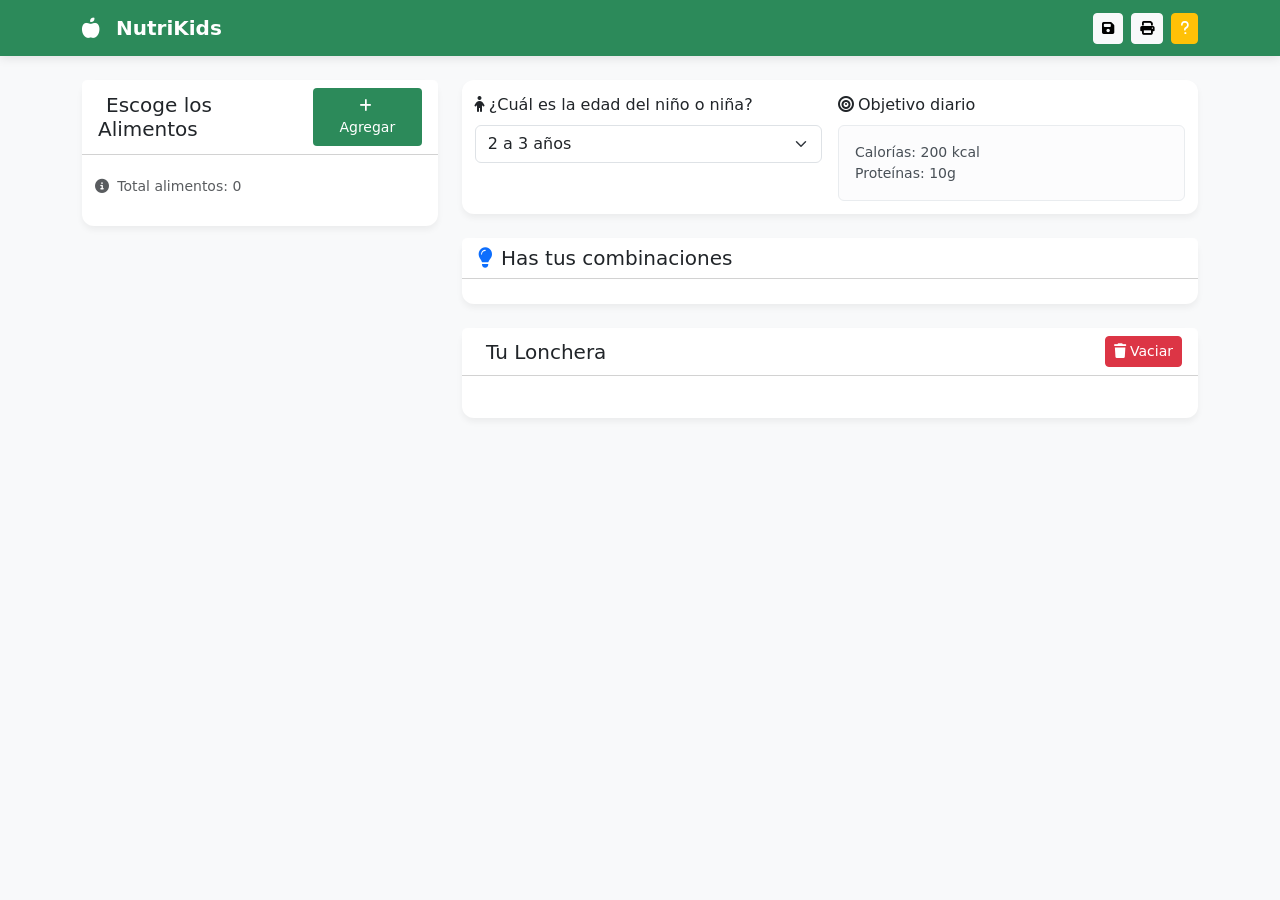
==== index.html @ 185d5878 "Se sube el proyecto" ====
<!DOCTYPE html>
<html lang="es">

<head>
    <meta charset="UTF-8">
    <meta name="viewport" content="width=device-width, initial-scale=1.0">
    <title>NutriKids - Loncheras Saludables</title>
    <link rel="stylesheet" href="https://cdn.jsdelivr.net/npm/bootstrap@5.3.0/dist/css/bootstrap.min.css">
    <link rel="stylesheet" href="https://cdnjs.cloudflare.com/ajax/libs/font-awesome/6.4.0/css/all.min.css">
    <style>
        :root {
            --primary-color: #2c8a5a;
            --secondary-color: #f5a623;
            --background-color: #f8f9fa;
            --text-color: #2d3748;
        }

        body {
            background-color: var(--background-color);
            color: var(--text-color);
            font-family: 'Segoe UI', system-ui, sans-serif;
        }

        .navbar {
            background: var(--primary-color) !important;
            box-shadow: 0 2px 10px rgba(0, 0, 0, 0.1);
        }

        .navbar-brand {
            color: white !important;
            font-weight: 600;
        }

        .card {
            border: none;
            border-radius: 12px;
            box-shadow: 0 4px 6px rgba(0, 0, 0, 0.05);
            transition: transform 0.2s;
        }

        .card:hover {
            transform: translateY(-3px);
        }

        .badge-nutricion {
            font-size: 0.8rem;
            padding: 0.4em 0.6em;
        }

        .food-card {
            cursor: pointer;
            border: 1px solid rgba(0, 0, 0, 0.05);
        }

        .progress {
            height: 8px;
            border-radius: 4px;
        }

        .btn-primary {
            background-color: var(--primary-color);
            border: none;
            padding: 0.5rem 1.2rem;
        }

        .btn-primary:hover {
            background-color: #23734a;
        }

        .food-card img {
            height: 120px;
            object-fit: cover;
            border-radius: 12px 12px 0 0;
        }

        .card-body {
            padding: 0.8rem;
        }

        .card-img-top {
            border-bottom: 1px solid rgba(0, 0, 0, 0.1);
        }

        @media (max-width: 768px) {
            .sidebar {
                margin-bottom: 1.5rem;
            }
        }

    
    </style>
</head>

<body>
    <nav class="navbar navbar-expand-lg navbar-dark">
        <div class="container">
            <a class="navbar-brand" href="#">
                <i class="fas fa-apple-alt me-3"></i>NutriKids
            </a>
            <div class="d-flex align-items-center">
                <button class="btn btn-sm btn-light me-2" onclick="guardarProgreso()">
                    <i class="fas fa-save"></i>
                </button>
                <button class="btn btn-sm btn-light me-2" onclick="imprimirLonchera()">
                    <i class="fas fa-print"></i>
                </button>

                <button class="btn btn-sm btn-warning" onclick="masinformacion()">
                    <i class="fas fa-question" style="color: white;"></i>
                </button>
            </div>
        </div>
    </nav>



    <div class="modal fade" id="infoModal" tabindex="-1" aria-hidden="true">
        <div class="modal-dialog">
            <div class="modal-content">
                <div class="modal-header">
                    <h5 class="modal-title">Más Información</h5>
                    <button type="button" class="btn-close" data-bs-dismiss="modal"></button>
                </div>
                <div class="modal-body text-center">
                    <div class="row">
                        <div class="col-6">
                            <div class="card btn-primary text-white" onclick="abrirEnlace('https://clinicasanfelipe.com/blog/loncheras-escolares-saludables')">
                                <div class="card-body">
                                    <h5 class="card-title">¿QUÉ SON LONCHERAS SALUDABLES?</h5>
                                 
                                </div>
                            </div>
                        </div>
                        <div class="col-6">
                            <div class="card btn-primary text-white" onclick="abrirEnlace('https://drive.google.com/file/d/121EErmo3-sWibf3kNE5gGaMeDnLycPiO/view')">
                                <div class="card-body">
                                    <h5 class="card-title">¿CUÁNTAS CALORÍAS DEBEN TENER?</h5>
                                </div>
                            </div>
                        </div>
                    </div>
                </div>
            </div>
        </div>
    </div>

    <div class="container py-4">
        <div class="row">
            <!-- Nevera Virtual -->
            <aside class="col-lg-4 sidebar">
                <div class="card mb-4">
                    <div class="card-header d-flex justify-content-between align-items-center bg-white">
                        <h5 class="m-0">
                            <i class="fas fa-refrigerator me-2 text-primary"></i>Escoge los Alimentos
                        </h5>
                        <button class="btn btn-sm btn-primary" onclick="mostrarModal()">
                            <i class="fas fa-plus me-1"></i>Agregar
                        </button>
                    </div>
                    <div class="card-body">
                        <div id="alimentos-disponibles" class="row g-2"></div>
                        <p class="text-muted mt-3 small">
                            <i class="fas fa-info-circle me-1"></i>
                            Total alimentos: <span id="contador-alimentos">0</span>
                        </p>
                    </div>
                </div>
                 <!--
                <div class="card">
                    <div class="card-header bg-white">
                        <h5 class="m-0">
                            <i class="fas fa-chart-pie me-2 text-primary"></i>Estadísticas
                        </h5>
                    </div>
                    <div class="card-body">
                        <div class="mb-3">
                            <label class="form-label small">Categorías en nevera:</label>
                            <div id="categorias-chart"></div>
                        </div>
                        <div class="mt-3">
                            <label class="form-label small">Balance nutricional:</label>
                            <div class="progress mb-2">
                                <div class="progress-bar bg-success" id="progreso-frutas"></div>
                            </div>
                            <div class="progress mb-2">
                                <div class="progress-bar bg-primary" id="progreso-proteinas"></div>
                            </div>
                            <div class="progress">
                                <div class="progress-bar bg-warning" id="progreso-cereales"></div>
                            </div>
                        </div>
                    </div>
                </div> -->

               
            </aside>

            <!-- Contenido Principal -->
            <main class="col-lg-8">
                <div class="card mb-4">
                    <div class="card-body">
                        <div class="row g-3">
                            <div class="col-md-6">
                                <label class="form-label">
                                    <i class="fas fa-child me-1"></i>¿Cuál es la edad del niño o niña?
                                </label>
                                <select id="edad" class="form-select" onchange="actualizarRecomendaciones()">
                                    <option value="2-3">2 a 3 años</option>
                                    <option value="4-8">4 a 8 años</option>
                                    <option value="9-13">9 a 13 años</option>
                                </select>
                            </div>
                            <div class="col-md-6">
                                <label class="form-label">
                                    <i class="fas fa-bullseye me-1"></i>Objetivo diario
                                </label>
                                <div class="alert alert-light small m-0">
                                    Calorías: <span id="meta-calorias">200</span> kcal
                                    <br>Proteínas: <span id="meta-proteinas">10</span>g
                                </div>
                            </div>
                        </div>
                    </div>
                </div>

                <div class="card mb-4">
                    <div class="card-header bg-white">
                        <h5 class="m-0">
                            <i class="fas fa-lightbulb me-2 text-primary"></i>Has tus combinaciones
                        </h5>
                    </div>
                    <div class="card-body">
                        <div class="row g-2" id="lista-recomendaciones"></div>
                    </div>
                </div>

                <div class="card">
                    <div class="card-header bg-white d-flex justify-content-between align-items-center">
                        <h5 class="m-0">
                            <i class="fas fa-lunchbox me-2 text-primary"></i>Tu Lonchera
                        </h5>
                        <button class="btn btn-sm btn-danger" onclick="vaciarLonchera()">
                            <i class="fas fa-trash me-1"></i>Vaciar
                        </button>
                    </div>
                    <div class="card-body">
                        <div id="resumen-nutricional" class="mb-4"></div>
                        <div class="row g-2" id="lonchera"></div>
                    </div>
                </div>
            </main>
        </div>
    </div>

    <!-- Modal -->
    <div class="modal fade" id="modalNevera">
        <div class="modal-dialog modal-lg">
            <div class="modal-content">
                <div class="modal-header">
                    <h5 class="modal-title">
                        <i class="fas fa-search me-2"></i>Buscar alimentos
                    </h5>
                    <button type="button" class="btn-close" data-bs-dismiss="modal"></button>
                </div>
                <div class="modal-body">
                    <div class="input-group mb-3">
                        <span class="input-group-text">
                            <i class="fas fa-search"></i>
                        </span>
                        <input type="text" class="form-control" placeholder="Buscar por nombre o categoría..."
                            id="buscarAlimento" onkeyup="filtrarAlimentos(this.value)">
                    </div>
                    <div class="row g-2" id="lista-alimentos-modal"></div>
                </div>
            </div>
        </div>
    </div>

    <!-- Modal de Confirmación -->
    <div class="modal fade" id="confirmacionModal" tabindex="-1">
        <div class="modal-dialog">
            <div class="modal-content">
                <div class="modal-header">
                    <h5 class="modal-title">¿Estás seguro?</h5>
                    <button type="button" class="btn-close" data-bs-dismiss="modal"></button>
                </div>
                <div class="modal-body">
                    <p id="confirmacionMensaje"></p>
                </div>
                <div class="modal-footer">
                    <button type="button" class="btn btn-secondary" data-bs-dismiss="modal">Cancelar</button>
                    <button type="button" class="btn btn-danger" id="confirmarAccion">Sí, estoy seguro</button>
                </div>
            </div>
        </div>
    </div>

    <script>
        const alimentos = {
            "2-3": [
                {
                    nombre: "Arepa pequeña",
                    categoria: "Cereal",
                    calorias: 150,
                    proteinas: 3,
                    imagen: "assets/img/arepa.jpeg" // https://www.example.com/arepa.jpg
                },
                {
                    nombre: "Lulo pequeño",
                    categoria: "Fruta",
                    calorias: 40,
                    proteinas: 0.8,
                    imagen: "assets/img/lulo.jpg" // https://www.example.com/lulo.jpg
                },
                {
                    nombre: "Mango biche",
                    categoria: "Fruta",
                    calorias: 60,
                    proteinas: 0.5,
                    imagen: "assets/img/mango-biche.jpeg" // https://www.example.com/mango-biche.jpg
                },
                {
                    nombre: "Quesito antioqueño",
                    categoria: "Lácteo",
                    calorias: 80,
                    proteinas: 5,
                    imagen: "assets/img/quesito-antioqueño.jpg" // https://www.example.com/quesito.jpg
                }
            ],
            "4-8": [
                {
                    nombre: "Huevo cocido",
                    categoria: "Proteína",
                    calorias: 85,
                    proteinas: 6,
                    imagen: "assets/img/huevo.jpeg" // https://www.example.com/huevo.jpg
                },
                {
                    nombre: "Pandebono",
                    categoria: "Cereal",
                    calorias: 200,
                    proteinas: 5,
                    imagen: "assets/img/pandebono.jpg" // https://www.example.com/pandebono.jpg
                },
                {
                    nombre: "Chontaduro",
                    categoria: "Fruta",
                    calorias: 120,
                    proteinas: 2,
                    imagen: "assets/img/chontaduro.jpg" // https://www.example.com/chontaduro.jpg
                },
                {
                    nombre: "Bocadillo veleño",
                    categoria: "Fruta",
                    calorias: 100,
                    proteinas: 0.5,
                    imagen: "assets/img/bocadillo.jpg" // https://www.example.com/bocadillo.jpg
                }
            ],
            "9-13": [
                {
                    nombre: "Empanada colombiana",
                    categoria: "Proteína",
                    calorias: 250,
                    proteinas: 8,
                    imagen: "assets/img/empanada.jpeg" // https://www.example.com/empanada.jpg
                },
                {
                    nombre: "Guayaba entera",
                    categoria: "Fruta",
                    calorias: 60,
                    proteinas: 1.2,
                    imagen: "assets/img/guayaba.jpg" // https://www.example.com/guayaba.jpg
                },
                {
                    nombre: "Patacón con hogao",
                    categoria: "Vegetal",
                    calorias: 180,
                    proteinas: 2,
                    imagen: "assets/img/patacon.jpg" // https://www.example.com/patacon.jpg
                },
                {
                    nombre: "Leche entera Colanta",
                    categoria: "Lácteo",
                    calorias: 150,
                    proteinas: 8,
                    imagen: "assets/img/colanta.png" // https://www.example.com/colanta.jpg
                }
            ],
            _comunes: [
                {
                    nombre: "Agua de panela",
                    categoria: "Bebida",
                    calorias: 80,
                    proteinas: 0.2,
                    imagen: "assets/img/aguapanela.jpg" // https://www.example.com/panela.jpg
                },
                {
                    nombre: "Yogur Alpina",
                    categoria: "Lácteo",
                    calorias: 120,
                    proteinas: 6,
                    imagen: "assets/img/yogourt.png" // https://www.example.com/yogur-alpina.jpg
                },
                {
                    nombre: "Jugo de maracuyá",
                    categoria: "Bebida",
                    calorias: 90,
                    proteinas: 0.3,
                    imagen: "assets/img/maracuya.jpg" // https://www.example.com/maracuya.jpg
                },
                {
                    nombre: "Aguacate",
                    categoria: "Fruta",
                    calorias: 160,
                    proteinas: 2,
                    imagen: "assets/img/aguacate.jpg" // https://www.example.com/aguacate.jpg
                }
            ]
        };
        
        // Variables globales
        let nevera = [];
        let lonchera = [];

        // Funciones principales
        function getAlimentosCompletos(edad) {
            return [...alimentos[edad], ...alimentos._comunes];
        }

        function mostrarModal() {
            const edad = document.getElementById('edad').value;
            const alimentosCompletos = getAlimentosCompletos(edad);
            // En la función mostrarModal:
            const modalContent = alimentosCompletos.map(alimento => `
    <div class="col-6 mb-2">
        <div class="card food-card" onclick="agregarNevera('${alimento.nombre}')">
            <img src="${alimento.imagen}" class="card-img-top" alt="${alimento.nombre}">
            <div class="card-body">
                <h6>${alimento.nombre}</h6>
                <small class="text-muted">${alimento.categoria}</small>
            </div>
        </div>
    </div>
`).join('');
            document.getElementById('lista-alimentos-modal').innerHTML = modalContent;
            new bootstrap.Modal(document.getElementById('modalNevera')).show();
        }

        function agregarNevera(nombre) {
            if (!nevera.includes(nombre)) {
                nevera.push(nombre);
                actualizarNevera();
                actualizarRecomendaciones();
            }
        }

        function actualizarNevera() {
            const inventario = document.getElementById('alimentos-disponibles');
            inventario.innerHTML = nevera.map(item => `
        <div class="col-6 mb-2">
            <div class="card food-card">
                <div class="card-body p-2 d-flex justify-content-between">
                    <span>${item}</span>
                    <button class="btn btn-sm btn-danger" onclick="eliminarAlimento('${item}')">
                        <i class="fas fa-times"></i>
                    </button>
                </div>
            </div>
        </div>
    `).join('');
            actualizarEstadisticas();
        }



        function eliminarAlimento(nombre) {
            // Verificar si es el último alimento
            if (nevera.length === 1 && nevera[0] === nombre) {
                mostrarConfirmacion(
                    "¿Estás seguro de eliminar el último alimento de la nevera?",
                    () => {
                        nevera = nevera.filter(item => item !== nombre);
                        actualizarNevera();
                        actualizarRecomendaciones();
                    }
                );
            } else {
                nevera = nevera.filter(item => item !== nombre);
                actualizarNevera();
                actualizarRecomendaciones();
            }
        }

        function actualizarRecomendaciones() {
            const edad = document.getElementById('edad').value;
            const recomendacionesDiv = document.getElementById('lista-recomendaciones');
            const alimentosRecomendados = getAlimentosCompletos(edad).filter(alimento =>
                nevera.includes(alimento.nombre)
            );

            // Actualizar metas nutricionales
            const metas = {
                "2-3": { calorias: 200, proteinas: 5 },
                "4-8": { calorias: 280, proteinas: 8 },
                "9-13": { calorias: 320, proteinas: 10 }
            };
            document.getElementById('meta-calorias').textContent = metas[edad].calorias;
            document.getElementById('meta-proteinas').textContent = metas[edad].proteinas;

            recomendacionesDiv.innerHTML = alimentosRecomendados.map(alimento => `
        <div class="col-6 col-md-4 mb-2">
            <div class="card food-card h-100" onclick="agregarLonchera('${alimento.nombre}', ${alimento.calorias}, ${alimento.proteinas})">
                <div class="card-body">
                    <h6>${alimento.nombre}</h6>
                    <small class="text-muted">${alimento.categoria}</small>
                    <div class="mt-2">
                        <span class="badge bg-success">${alimento.calorias} kcal</span>
                        <span class="badge bg-primary">${alimento.proteinas}g prot</span>
                    </div>
                </div>
            </div>
        </div>
    `).join('');

            actualizarResumenNutricional();
        }

        function agregarLonchera(nombre, calorias, proteinas) {
            lonchera.push({ nombre, calorias, proteinas });
            actualizarLonchera();
        }

        function actualizarLonchera() {
            const loncheraDiv = document.getElementById('lonchera');
            loncheraDiv.innerHTML = lonchera.map((item, index) => `
        <div class="col-12 mb-2">
            <div class="card">
                <div class="card-body p-2 d-flex justify-content-between">
                    <div>
                        <span>${item.nombre}</span>
                        <small class="text-muted ms-2">${item.calorias} kcal</small>
                    </div>
                    <button class="btn btn-sm btn-danger" onclick="eliminarDeLonchera(${index})">
                        <i class="fas fa-times"></i>
                    </button>
                </div>
            </div>
        </div>
    `).join('');

            actualizarResumenNutricional();
        }

        function eliminarDeLonchera(index) {
            lonchera.splice(index, 1);
            actualizarLonchera();
        }

        function actualizarResumenNutricional() {
            const total = lonchera.reduce((acc, item) => ({
                calorias: acc.calorias + item.calorias,
                proteinas: acc.proteinas + item.proteinas
            }), { calorias: 0, proteinas: 0 });

            const edad = document.getElementById('edad').value;
            const metas = {
                "2-3": { calorias: 200, proteinas: 5 },
                "4-8": { calorias: 280, proteinas: 8 },
                "9-13": { calorias: 320, proteinas: 10 }
            };

            const resumen = document.getElementById('resumen-nutricional');
            resumen.innerHTML = `
        <div class="alert ${total.calorias > metas[edad].calorias ? 'alert-danger' : 'alert-success'}">
            Calorías: ${total.calorias}/${metas[edad].calorias} kcal
        </div>
        <div class="alert ${total.proteinas > metas[edad].proteinas ? 'alert-danger' : 'alert-info'}">
            Proteínas: ${total.proteinas}/${metas[edad].proteinas}g
        </div>
    `;
        }

        function vaciarLonchera() {
            // Verificar si hay elementos en la lonchera
            if (lonchera.length > 0) {
                mostrarConfirmacion(
                    "¿Estás seguro de vaciar la lonchera?",
                    () => {
                        lonchera = [];
                        actualizarLonchera();
                    }
                );
            }
        }

        function mostrarConfirmacion(mensaje, accionConfirmada) {
            // Mostrar el mensaje en el modal
            document.getElementById('confirmacionMensaje').textContent = mensaje;

            // Configurar el botón de confirmación
            const confirmarBtn = document.getElementById('confirmarAccion');
            confirmarBtn.onclick = () => {
                accionConfirmada(); // Ejecutar la acción confirmada
                bootstrap.Modal.getInstance(document.getElementById('confirmacionModal')).hide(); // Cerrar el modal
            };

            // Mostrar el modal
            const confirmacionModal = new bootstrap.Modal(document.getElementById('confirmacionModal'));
            confirmacionModal.show();
        }

        // Funciones adicionales
        function actualizarEstadisticas() {
            document.getElementById('contador-alimentos').textContent = nevera.length;
        }

        function guardarProgreso() {
            localStorage.setItem('nutrikids-nevera', JSON.stringify(nevera));
            localStorage.setItem('nutrikids-lonchera', JSON.stringify(lonchera));
        }

        function cargarProgreso() {
            // Cargar la nevera desde localStorage (opcional, si quieres mantener los alimentos disponibles)
            nevera = JSON.parse(localStorage.getItem('nutrikids-nevera')) || [];

            // Inicializar la lonchera como un arreglo vacío (sin productos)
            lonchera = [];

            // Actualizar la interfaz
            actualizarNevera();
            actualizarLonchera(); // Esto asegura que la lonchera se muestre vacía
            actualizarRecomendaciones();
        }

        function mostrarToast(mensaje, tipo = 'success') {
            const toast = document.createElement('div');
            toast.className = `toast align-items-center text-white bg-${tipo} border-0`;
            toast.innerHTML = `
        <div class="d-flex">
            <div class="toast-body">${mensaje}</div>
            <button type="button" class="btn-close btn-close-white me-2 m-auto" data-bs-dismiss="toast"></button>
        </div>`;
            document.body.appendChild(toast);
            new bootstrap.Toast(toast, { delay: 2000 }).show();
        }


        function masinformacion() {
            var myModal = new bootstrap.Modal(document.getElementById('infoModal'));
            myModal.show();
        }

        function abrirEnlace(url) {
            window.open(url, '_blank');
        }


    </script>

    <script src="https://cdn.jsdelivr.net/npm/bootstrap@5.3.0/dist/js/bootstrap.bundle.min.js"></script>
</body>

</html>
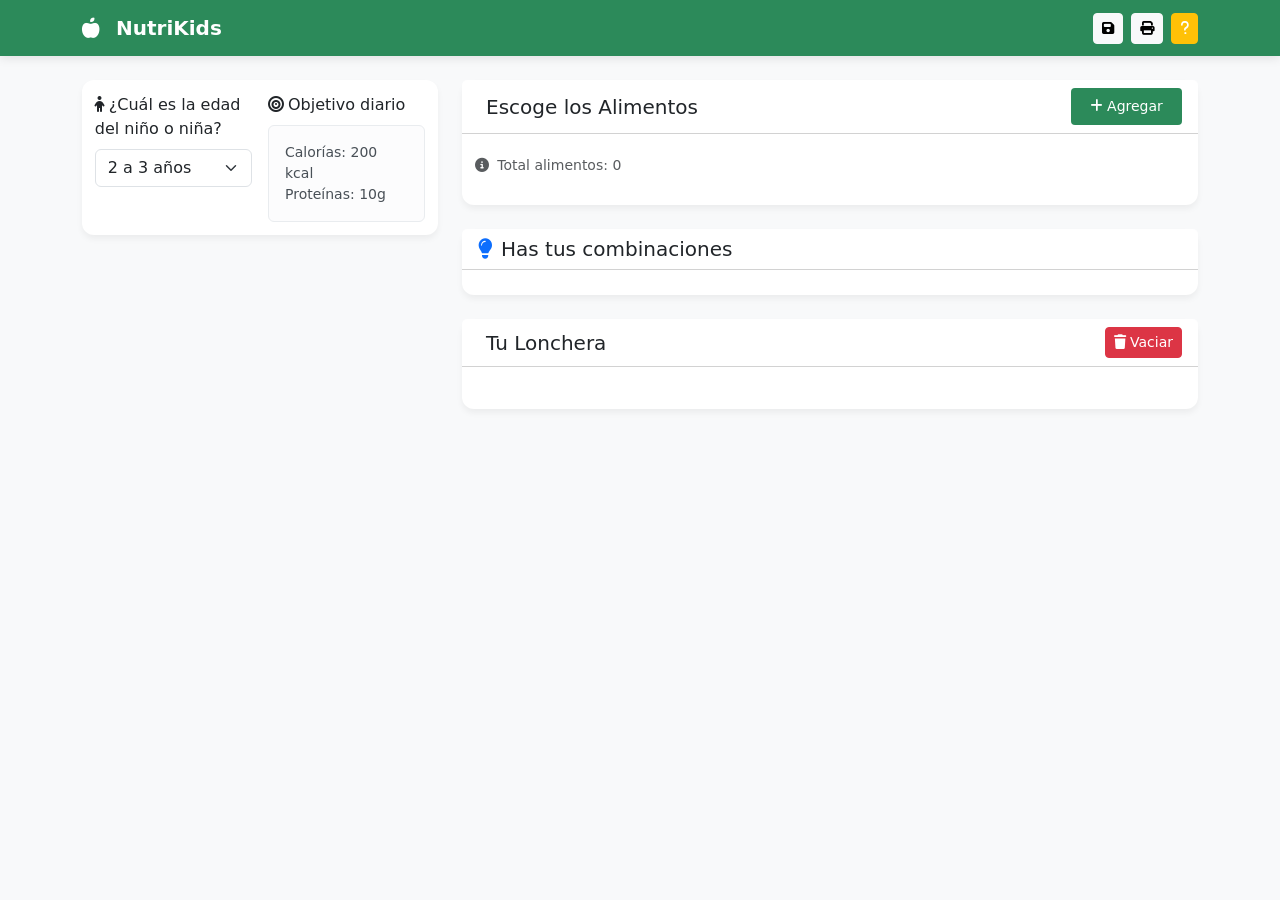
==== commit 2e22db75: "Add files via upload" ====
--- a/index.html
+++ b/index.html
@@ -1,664 +1,665 @@
-<!DOCTYPE html>
-<html lang="es">
-
-<head>
-    <meta charset="UTF-8">
-    <meta name="viewport" content="width=device-width, initial-scale=1.0">
-    <title>NutriKids - Loncheras Saludables</title>
-    <link rel="stylesheet" href="https://cdn.jsdelivr.net/npm/bootstrap@5.3.0/dist/css/bootstrap.min.css">
-    <link rel="stylesheet" href="https://cdnjs.cloudflare.com/ajax/libs/font-awesome/6.4.0/css/all.min.css">
-    <style>
-        :root {
-            --primary-color: #2c8a5a;
-            --secondary-color: #f5a623;
-            --background-color: #f8f9fa;
-            --text-color: #2d3748;
-        }
-
-        body {
-            background-color: var(--background-color);
-            color: var(--text-color);
-            font-family: 'Segoe UI', system-ui, sans-serif;
-        }
-
-        .navbar {
-            background: var(--primary-color) !important;
-            box-shadow: 0 2px 10px rgba(0, 0, 0, 0.1);
-        }
-
-        .navbar-brand {
-            color: white !important;
-            font-weight: 600;
-        }
-
-        .card {
-            border: none;
-            border-radius: 12px;
-            box-shadow: 0 4px 6px rgba(0, 0, 0, 0.05);
-            transition: transform 0.2s;
-        }
-
-        .card:hover {
-            transform: translateY(-3px);
-        }
-
-        .badge-nutricion {
-            font-size: 0.8rem;
-            padding: 0.4em 0.6em;
-        }
-
-        .food-card {
-            cursor: pointer;
-            border: 1px solid rgba(0, 0, 0, 0.05);
-        }
-
-        .progress {
-            height: 8px;
-            border-radius: 4px;
-        }
-
-        .btn-primary {
-            background-color: var(--primary-color);
-            border: none;
-            padding: 0.5rem 1.2rem;
-        }
-
-        .btn-primary:hover {
-            background-color: #23734a;
-        }
-
-        .food-card img {
-            height: 120px;
-            object-fit: cover;
-            border-radius: 12px 12px 0 0;
-        }
-
-        .card-body {
-            padding: 0.8rem;
-        }
-
-        .card-img-top {
-            border-bottom: 1px solid rgba(0, 0, 0, 0.1);
-        }
-
-        @media (max-width: 768px) {
-            .sidebar {
-                margin-bottom: 1.5rem;
-            }
-        }
-
-    
-    </style>
-</head>
-
-<body>
-    <nav class="navbar navbar-expand-lg navbar-dark">
-        <div class="container">
-            <a class="navbar-brand" href="#">
-                <i class="fas fa-apple-alt me-3"></i>NutriKids
-            </a>
-            <div class="d-flex align-items-center">
-                <button class="btn btn-sm btn-light me-2" onclick="guardarProgreso()">
-                    <i class="fas fa-save"></i>
-                </button>
-                <button class="btn btn-sm btn-light me-2" onclick="imprimirLonchera()">
-                    <i class="fas fa-print"></i>
-                </button>
-
-                <button class="btn btn-sm btn-warning" onclick="masinformacion()">
-                    <i class="fas fa-question" style="color: white;"></i>
-                </button>
-            </div>
-        </div>
-    </nav>
-
-
-
-    <div class="modal fade" id="infoModal" tabindex="-1" aria-hidden="true">
-        <div class="modal-dialog">
-            <div class="modal-content">
-                <div class="modal-header">
-                    <h5 class="modal-title">Más Información</h5>
-                    <button type="button" class="btn-close" data-bs-dismiss="modal"></button>
-                </div>
-                <div class="modal-body text-center">
-                    <div class="row">
-                        <div class="col-6">
-                            <div class="card btn-primary text-white" onclick="abrirEnlace('https://clinicasanfelipe.com/blog/loncheras-escolares-saludables')">
-                                <div class="card-body">
-                                    <h5 class="card-title">¿QUÉ SON LONCHERAS SALUDABLES?</h5>
-                                 
-                                </div>
-                            </div>
-                        </div>
-                        <div class="col-6">
-                            <div class="card btn-primary text-white" onclick="abrirEnlace('https://drive.google.com/file/d/121EErmo3-sWibf3kNE5gGaMeDnLycPiO/view')">
-                                <div class="card-body">
-                                    <h5 class="card-title">¿CUÁNTAS CALORÍAS DEBEN TENER?</h5>
-                                </div>
-                            </div>
-                        </div>
-                    </div>
-                </div>
-            </div>
-        </div>
-    </div>
-
-    <div class="container py-4">
-        <div class="row">
-            <!-- Nevera Virtual -->
-            <aside class="col-lg-4 sidebar">
-                <div class="card mb-4">
-                    <div class="card-header d-flex justify-content-between align-items-center bg-white">
-                        <h5 class="m-0">
-                            <i class="fas fa-refrigerator me-2 text-primary"></i>Escoge los Alimentos
-                        </h5>
-                        <button class="btn btn-sm btn-primary" onclick="mostrarModal()">
-                            <i class="fas fa-plus me-1"></i>Agregar
-                        </button>
-                    </div>
-                    <div class="card-body">
-                        <div id="alimentos-disponibles" class="row g-2"></div>
-                        <p class="text-muted mt-3 small">
-                            <i class="fas fa-info-circle me-1"></i>
-                            Total alimentos: <span id="contador-alimentos">0</span>
-                        </p>
-                    </div>
-                </div>
-                 <!--
-                <div class="card">
-                    <div class="card-header bg-white">
-                        <h5 class="m-0">
-                            <i class="fas fa-chart-pie me-2 text-primary"></i>Estadísticas
-                        </h5>
-                    </div>
-                    <div class="card-body">
-                        <div class="mb-3">
-                            <label class="form-label small">Categorías en nevera:</label>
-                            <div id="categorias-chart"></div>
-                        </div>
-                        <div class="mt-3">
-                            <label class="form-label small">Balance nutricional:</label>
-                            <div class="progress mb-2">
-                                <div class="progress-bar bg-success" id="progreso-frutas"></div>
-                            </div>
-                            <div class="progress mb-2">
-                                <div class="progress-bar bg-primary" id="progreso-proteinas"></div>
-                            </div>
-                            <div class="progress">
-                                <div class="progress-bar bg-warning" id="progreso-cereales"></div>
-                            </div>
-                        </div>
-                    </div>
-                </div> -->
-
-               
-            </aside>
-
-            <!-- Contenido Principal -->
-            <main class="col-lg-8">
-                <div class="card mb-4">
-                    <div class="card-body">
-                        <div class="row g-3">
-                            <div class="col-md-6">
-                                <label class="form-label">
-                                    <i class="fas fa-child me-1"></i>¿Cuál es la edad del niño o niña?
-                                </label>
-                                <select id="edad" class="form-select" onchange="actualizarRecomendaciones()">
-                                    <option value="2-3">2 a 3 años</option>
-                                    <option value="4-8">4 a 8 años</option>
-                                    <option value="9-13">9 a 13 años</option>
-                                </select>
-                            </div>
-                            <div class="col-md-6">
-                                <label class="form-label">
-                                    <i class="fas fa-bullseye me-1"></i>Objetivo diario
-                                </label>
-                                <div class="alert alert-light small m-0">
-                                    Calorías: <span id="meta-calorias">200</span> kcal
-                                    <br>Proteínas: <span id="meta-proteinas">10</span>g
-                                </div>
-                            </div>
-                        </div>
-                    </div>
-                </div>
-
-                <div class="card mb-4">
-                    <div class="card-header bg-white">
-                        <h5 class="m-0">
-                            <i class="fas fa-lightbulb me-2 text-primary"></i>Has tus combinaciones
-                        </h5>
-                    </div>
-                    <div class="card-body">
-                        <div class="row g-2" id="lista-recomendaciones"></div>
-                    </div>
-                </div>
-
-                <div class="card">
-                    <div class="card-header bg-white d-flex justify-content-between align-items-center">
-                        <h5 class="m-0">
-                            <i class="fas fa-lunchbox me-2 text-primary"></i>Tu Lonchera
-                        </h5>
-                        <button class="btn btn-sm btn-danger" onclick="vaciarLonchera()">
-                            <i class="fas fa-trash me-1"></i>Vaciar
-                        </button>
-                    </div>
-                    <div class="card-body">
-                        <div id="resumen-nutricional" class="mb-4"></div>
-                        <div class="row g-2" id="lonchera"></div>
-                    </div>
-                </div>
-            </main>
-        </div>
-    </div>
-
-    <!-- Modal -->
-    <div class="modal fade" id="modalNevera">
-        <div class="modal-dialog modal-lg">
-            <div class="modal-content">
-                <div class="modal-header">
-                    <h5 class="modal-title">
-                        <i class="fas fa-search me-2"></i>Buscar alimentos
-                    </h5>
-                    <button type="button" class="btn-close" data-bs-dismiss="modal"></button>
-                </div>
-                <div class="modal-body">
-                    <div class="input-group mb-3">
-                        <span class="input-group-text">
-                            <i class="fas fa-search"></i>
-                        </span>
-                        <input type="text" class="form-control" placeholder="Buscar por nombre o categoría..."
-                            id="buscarAlimento" onkeyup="filtrarAlimentos(this.value)">
-                    </div>
-                    <div class="row g-2" id="lista-alimentos-modal"></div>
-                </div>
-            </div>
-        </div>
-    </div>
-
-    <!-- Modal de Confirmación -->
-    <div class="modal fade" id="confirmacionModal" tabindex="-1">
-        <div class="modal-dialog">
-            <div class="modal-content">
-                <div class="modal-header">
-                    <h5 class="modal-title">¿Estás seguro?</h5>
-                    <button type="button" class="btn-close" data-bs-dismiss="modal"></button>
-                </div>
-                <div class="modal-body">
-                    <p id="confirmacionMensaje"></p>
-                </div>
-                <div class="modal-footer">
-                    <button type="button" class="btn btn-secondary" data-bs-dismiss="modal">Cancelar</button>
-                    <button type="button" class="btn btn-danger" id="confirmarAccion">Sí, estoy seguro</button>
-                </div>
-            </div>
-        </div>
-    </div>
-
-    <script>
-        const alimentos = {
-            "2-3": [
-                {
-                    nombre: "Arepa pequeña",
-                    categoria: "Cereal",
-                    calorias: 150,
-                    proteinas: 3,
-                    imagen: "assets/img/arepa.jpeg" // https://www.example.com/arepa.jpg
-                },
-                {
-                    nombre: "Lulo pequeño",
-                    categoria: "Fruta",
-                    calorias: 40,
-                    proteinas: 0.8,
-                    imagen: "assets/img/lulo.jpg" // https://www.example.com/lulo.jpg
-                },
-                {
-                    nombre: "Mango biche",
-                    categoria: "Fruta",
-                    calorias: 60,
-                    proteinas: 0.5,
-                    imagen: "assets/img/mango-biche.jpeg" // https://www.example.com/mango-biche.jpg
-                },
-                {
-                    nombre: "Quesito antioqueño",
-                    categoria: "Lácteo",
-                    calorias: 80,
-                    proteinas: 5,
-                    imagen: "assets/img/quesito-antioqueño.jpg" // https://www.example.com/quesito.jpg
-                }
-            ],
-            "4-8": [
-                {
-                    nombre: "Huevo cocido",
-                    categoria: "Proteína",
-                    calorias: 85,
-                    proteinas: 6,
-                    imagen: "assets/img/huevo.jpeg" // https://www.example.com/huevo.jpg
-                },
-                {
-                    nombre: "Pandebono",
-                    categoria: "Cereal",
-                    calorias: 200,
-                    proteinas: 5,
-                    imagen: "assets/img/pandebono.jpg" // https://www.example.com/pandebono.jpg
-                },
-                {
-                    nombre: "Chontaduro",
-                    categoria: "Fruta",
-                    calorias: 120,
-                    proteinas: 2,
-                    imagen: "assets/img/chontaduro.jpg" // https://www.example.com/chontaduro.jpg
-                },
-                {
-                    nombre: "Bocadillo veleño",
-                    categoria: "Fruta",
-                    calorias: 100,
-                    proteinas: 0.5,
-                    imagen: "assets/img/bocadillo.jpg" // https://www.example.com/bocadillo.jpg
-                }
-            ],
-            "9-13": [
-                {
-                    nombre: "Empanada colombiana",
-                    categoria: "Proteína",
-                    calorias: 250,
-                    proteinas: 8,
-                    imagen: "assets/img/empanada.jpeg" // https://www.example.com/empanada.jpg
-                },
-                {
-                    nombre: "Guayaba entera",
-                    categoria: "Fruta",
-                    calorias: 60,
-                    proteinas: 1.2,
-                    imagen: "assets/img/guayaba.jpg" // https://www.example.com/guayaba.jpg
-                },
-                {
-                    nombre: "Patacón con hogao",
-                    categoria: "Vegetal",
-                    calorias: 180,
-                    proteinas: 2,
-                    imagen: "assets/img/patacon.jpg" // https://www.example.com/patacon.jpg
-                },
-                {
-                    nombre: "Leche entera Colanta",
-                    categoria: "Lácteo",
-                    calorias: 150,
-                    proteinas: 8,
-                    imagen: "assets/img/colanta.png" // https://www.example.com/colanta.jpg
-                }
-            ],
-            _comunes: [
-                {
-                    nombre: "Agua de panela",
-                    categoria: "Bebida",
-                    calorias: 80,
-                    proteinas: 0.2,
-                    imagen: "assets/img/aguapanela.jpg" // https://www.example.com/panela.jpg
-                },
-                {
-                    nombre: "Yogur Alpina",
-                    categoria: "Lácteo",
-                    calorias: 120,
-                    proteinas: 6,
-                    imagen: "assets/img/yogourt.png" // https://www.example.com/yogur-alpina.jpg
-                },
-                {
-                    nombre: "Jugo de maracuyá",
-                    categoria: "Bebida",
-                    calorias: 90,
-                    proteinas: 0.3,
-                    imagen: "assets/img/maracuya.jpg" // https://www.example.com/maracuya.jpg
-                },
-                {
-                    nombre: "Aguacate",
-                    categoria: "Fruta",
-                    calorias: 160,
-                    proteinas: 2,
-                    imagen: "assets/img/aguacate.jpg" // https://www.example.com/aguacate.jpg
-                }
-            ]
-        };
-        
-        // Variables globales
-        let nevera = [];
-        let lonchera = [];
-
-        // Funciones principales
-        function getAlimentosCompletos(edad) {
-            return [...alimentos[edad], ...alimentos._comunes];
-        }
-
-        function mostrarModal() {
-            const edad = document.getElementById('edad').value;
-            const alimentosCompletos = getAlimentosCompletos(edad);
-            // En la función mostrarModal:
-            const modalContent = alimentosCompletos.map(alimento => `
-    <div class="col-6 mb-2">
-        <div class="card food-card" onclick="agregarNevera('${alimento.nombre}')">
-            <img src="${alimento.imagen}" class="card-img-top" alt="${alimento.nombre}">
-            <div class="card-body">
-                <h6>${alimento.nombre}</h6>
-                <small class="text-muted">${alimento.categoria}</small>
-            </div>
-        </div>
-    </div>
-`).join('');
-            document.getElementById('lista-alimentos-modal').innerHTML = modalContent;
-            new bootstrap.Modal(document.getElementById('modalNevera')).show();
-        }
-
-        function agregarNevera(nombre) {
-            if (!nevera.includes(nombre)) {
-                nevera.push(nombre);
-                actualizarNevera();
-                actualizarRecomendaciones();
-            }
-        }
-
-        function actualizarNevera() {
-            const inventario = document.getElementById('alimentos-disponibles');
-            inventario.innerHTML = nevera.map(item => `
-        <div class="col-6 mb-2">
-            <div class="card food-card">
-                <div class="card-body p-2 d-flex justify-content-between">
-                    <span>${item}</span>
-                    <button class="btn btn-sm btn-danger" onclick="eliminarAlimento('${item}')">
-                        <i class="fas fa-times"></i>
-                    </button>
-                </div>
-            </div>
-        </div>
-    `).join('');
-            actualizarEstadisticas();
-        }
-
-
-
-        function eliminarAlimento(nombre) {
-            // Verificar si es el último alimento
-            if (nevera.length === 1 && nevera[0] === nombre) {
-                mostrarConfirmacion(
-                    "¿Estás seguro de eliminar el último alimento de la nevera?",
-                    () => {
-                        nevera = nevera.filter(item => item !== nombre);
-                        actualizarNevera();
-                        actualizarRecomendaciones();
-                    }
-                );
-            } else {
-                nevera = nevera.filter(item => item !== nombre);
-                actualizarNevera();
-                actualizarRecomendaciones();
-            }
-        }
-
-        function actualizarRecomendaciones() {
-            const edad = document.getElementById('edad').value;
-            const recomendacionesDiv = document.getElementById('lista-recomendaciones');
-            const alimentosRecomendados = getAlimentosCompletos(edad).filter(alimento =>
-                nevera.includes(alimento.nombre)
-            );
-
-            // Actualizar metas nutricionales
-            const metas = {
-                "2-3": { calorias: 200, proteinas: 5 },
-                "4-8": { calorias: 280, proteinas: 8 },
-                "9-13": { calorias: 320, proteinas: 10 }
-            };
-            document.getElementById('meta-calorias').textContent = metas[edad].calorias;
-            document.getElementById('meta-proteinas').textContent = metas[edad].proteinas;
-
-            recomendacionesDiv.innerHTML = alimentosRecomendados.map(alimento => `
-        <div class="col-6 col-md-4 mb-2">
-            <div class="card food-card h-100" onclick="agregarLonchera('${alimento.nombre}', ${alimento.calorias}, ${alimento.proteinas})">
-                <div class="card-body">
-                    <h6>${alimento.nombre}</h6>
-                    <small class="text-muted">${alimento.categoria}</small>
-                    <div class="mt-2">
-                        <span class="badge bg-success">${alimento.calorias} kcal</span>
-                        <span class="badge bg-primary">${alimento.proteinas}g prot</span>
-                    </div>
-                </div>
-            </div>
-        </div>
-    `).join('');
-
-            actualizarResumenNutricional();
-        }
-
-        function agregarLonchera(nombre, calorias, proteinas) {
-            lonchera.push({ nombre, calorias, proteinas });
-            actualizarLonchera();
-        }
-
-        function actualizarLonchera() {
-            const loncheraDiv = document.getElementById('lonchera');
-            loncheraDiv.innerHTML = lonchera.map((item, index) => `
-        <div class="col-12 mb-2">
-            <div class="card">
-                <div class="card-body p-2 d-flex justify-content-between">
-                    <div>
-                        <span>${item.nombre}</span>
-                        <small class="text-muted ms-2">${item.calorias} kcal</small>
-                    </div>
-                    <button class="btn btn-sm btn-danger" onclick="eliminarDeLonchera(${index})">
-                        <i class="fas fa-times"></i>
-                    </button>
-                </div>
-            </div>
-        </div>
-    `).join('');
-
-            actualizarResumenNutricional();
-        }
-
-        function eliminarDeLonchera(index) {
-            lonchera.splice(index, 1);
-            actualizarLonchera();
-        }
-
-        function actualizarResumenNutricional() {
-            const total = lonchera.reduce((acc, item) => ({
-                calorias: acc.calorias + item.calorias,
-                proteinas: acc.proteinas + item.proteinas
-            }), { calorias: 0, proteinas: 0 });
-
-            const edad = document.getElementById('edad').value;
-            const metas = {
-                "2-3": { calorias: 200, proteinas: 5 },
-                "4-8": { calorias: 280, proteinas: 8 },
-                "9-13": { calorias: 320, proteinas: 10 }
-            };
-
-            const resumen = document.getElementById('resumen-nutricional');
-            resumen.innerHTML = `
-        <div class="alert ${total.calorias > metas[edad].calorias ? 'alert-danger' : 'alert-success'}">
-            Calorías: ${total.calorias}/${metas[edad].calorias} kcal
-        </div>
-        <div class="alert ${total.proteinas > metas[edad].proteinas ? 'alert-danger' : 'alert-info'}">
-            Proteínas: ${total.proteinas}/${metas[edad].proteinas}g
-        </div>
-    `;
-        }
-
-        function vaciarLonchera() {
-            // Verificar si hay elementos en la lonchera
-            if (lonchera.length > 0) {
-                mostrarConfirmacion(
-                    "¿Estás seguro de vaciar la lonchera?",
-                    () => {
-                        lonchera = [];
-                        actualizarLonchera();
-                    }
-                );
-            }
-        }
-
-        function mostrarConfirmacion(mensaje, accionConfirmada) {
-            // Mostrar el mensaje en el modal
-            document.getElementById('confirmacionMensaje').textContent = mensaje;
-
-            // Configurar el botón de confirmación
-            const confirmarBtn = document.getElementById('confirmarAccion');
-            confirmarBtn.onclick = () => {
-                accionConfirmada(); // Ejecutar la acción confirmada
-                bootstrap.Modal.getInstance(document.getElementById('confirmacionModal')).hide(); // Cerrar el modal
-            };
-
-            // Mostrar el modal
-            const confirmacionModal = new bootstrap.Modal(document.getElementById('confirmacionModal'));
-            confirmacionModal.show();
-        }
-
-        // Funciones adicionales
-        function actualizarEstadisticas() {
-            document.getElementById('contador-alimentos').textContent = nevera.length;
-        }
-
-        function guardarProgreso() {
-            localStorage.setItem('nutrikids-nevera', JSON.stringify(nevera));
-            localStorage.setItem('nutrikids-lonchera', JSON.stringify(lonchera));
-        }
-
-        function cargarProgreso() {
-            // Cargar la nevera desde localStorage (opcional, si quieres mantener los alimentos disponibles)
-            nevera = JSON.parse(localStorage.getItem('nutrikids-nevera')) || [];
-
-            // Inicializar la lonchera como un arreglo vacío (sin productos)
-            lonchera = [];
-
-            // Actualizar la interfaz
-            actualizarNevera();
-            actualizarLonchera(); // Esto asegura que la lonchera se muestre vacía
-            actualizarRecomendaciones();
-        }
-
-        function mostrarToast(mensaje, tipo = 'success') {
-            const toast = document.createElement('div');
-            toast.className = `toast align-items-center text-white bg-${tipo} border-0`;
-            toast.innerHTML = `
-        <div class="d-flex">
-            <div class="toast-body">${mensaje}</div>
-            <button type="button" class="btn-close btn-close-white me-2 m-auto" data-bs-dismiss="toast"></button>
-        </div>`;
-            document.body.appendChild(toast);
-            new bootstrap.Toast(toast, { delay: 2000 }).show();
-        }
-
-
-        function masinformacion() {
-            var myModal = new bootstrap.Modal(document.getElementById('infoModal'));
-            myModal.show();
-        }
-
-        function abrirEnlace(url) {
-            window.open(url, '_blank');
-        }
-
-
-    </script>
-
-    <script src="https://cdn.jsdelivr.net/npm/bootstrap@5.3.0/dist/js/bootstrap.bundle.min.js"></script>
-</body>
-
+<!DOCTYPE html>
+<html lang="es">
+
+<head>
+    <meta charset="UTF-8">
+    <meta name="viewport" content="width=device-width, initial-scale=1.0">
+    <title>NutriKids - Loncheras Saludables</title>
+    <link rel="stylesheet" href="https://cdn.jsdelivr.net/npm/bootstrap@5.3.0/dist/css/bootstrap.min.css">
+    <link rel="stylesheet" href="https://cdnjs.cloudflare.com/ajax/libs/font-awesome/6.4.0/css/all.min.css">
+    <style>
+        :root {
+            --primary-color: #2c8a5a;
+            --secondary-color: #f5a623;
+            --background-color: #f8f9fa;
+            --text-color: #2d3748;
+        }
+
+        body {
+            background-color: var(--background-color);
+            color: var(--text-color);
+            font-family: 'Segoe UI', system-ui, sans-serif;
+        }
+
+        .navbar {
+            background: var(--primary-color) !important;
+            box-shadow: 0 2px 10px rgba(0, 0, 0, 0.1);
+        }
+
+        .navbar-brand {
+            color: white !important;
+            font-weight: 600;
+        }
+
+        .card {
+            border: none;
+            border-radius: 12px;
+            box-shadow: 0 4px 6px rgba(0, 0, 0, 0.05);
+            transition: transform 0.2s;
+        }
+
+        .card:hover {
+            transform: translateY(-3px);
+        }
+
+        .badge-nutricion {
+            font-size: 0.8rem;
+            padding: 0.4em 0.6em;
+        }
+
+        .food-card {
+            cursor: pointer;
+            border: 1px solid rgba(0, 0, 0, 0.05);
+        }
+
+        .progress {
+            height: 8px;
+            border-radius: 4px;
+        }
+
+        .btn-primary {
+            background-color: var(--primary-color);
+            border: none;
+            padding: 0.5rem 1.2rem;
+        }
+
+        .btn-primary:hover {
+            background-color: #23734a;
+        }
+
+        .food-card img {
+            height: 120px;
+            object-fit: cover;
+            border-radius: 12px 12px 0 0;
+        }
+
+        .card-body {
+            padding: 0.8rem;
+        }
+
+        .card-img-top {
+            border-bottom: 1px solid rgba(0, 0, 0, 0.1);
+        }
+
+        @media (max-width: 768px) {
+            .sidebar {
+                margin-bottom: 1.5rem;
+            }
+        }
+
+    
+    </style>
+</head>
+
+<body>
+    <nav class="navbar navbar-expand-lg navbar-dark">
+        <div class="container">
+            <a class="navbar-brand" href="#">
+                <i class="fas fa-apple-alt me-3"></i>NutriKids
+            </a>
+            <div class="d-flex align-items-center">
+                <button class="btn btn-sm btn-light me-2" onclick="guardarProgreso()">
+                    <i class="fas fa-save"></i>
+                </button>
+                <button class="btn btn-sm btn-light me-2" onclick="imprimirLonchera()">
+                    <i class="fas fa-print"></i>
+                </button>
+
+                <button class="btn btn-sm btn-warning" onclick="masinformacion()">
+                    <i class="fas fa-question" style="color: white;"></i>
+                </button>
+            </div>
+        </div>
+    </nav>
+
+
+
+    <div class="modal fade" id="infoModal" tabindex="-1" aria-hidden="true">
+        <div class="modal-dialog">
+            <div class="modal-content">
+                <div class="modal-header">
+                    <h5 class="modal-title">Más Información</h5>
+                    <button type="button" class="btn-close" data-bs-dismiss="modal"></button>
+                </div>
+                <div class="modal-body text-center">
+                    <div class="row">
+                        <div class="col-6">
+                            <div class="card btn-primary text-white" onclick="abrirEnlace('https://clinicasanfelipe.com/blog/loncheras-escolares-saludables')">
+                                <div class="card-body">
+                                    <h3 class="card-title">¿QUÉ SON LONCHERAS SALUDABLES?</h3>
+                                 
+                                </div>
+                            </div>
+                        </div>
+                        <div class="col-6">
+                            <div class="card btn-primary text-white" onclick="abrirEnlace('https://drive.google.com/file/d/121EErmo3-sWibf3kNE5gGaMeDnLycPiO/view')">
+                                <div class="card-body">
+                                    <h3 class="card-title">¿CUÁNTAS CALORÍAS DEBEN TENER?</h3>
+                                </div>
+                            </div>
+                        </div>
+                    </div>
+                </div>
+            </div>
+        </div>
+    </div>
+
+    <div class="container py-4">
+        <div class="row">
+            <!-- Nevera Virtual -->
+            <aside class="col-lg-4 sidebar">
+                <div class="card mb-4">
+                    <div class="card-body">
+                        <div class="row g-3">
+                            <div class="col-md-6">
+                                <label class="form-label">
+                                    <i class="fas fa-child me-1"></i>¿Cuál es la edad del niño o niña?
+                                </label>
+                                <select id="edad" class="form-select" onchange="actualizarRecomendaciones()">
+                                    <option value="2-3">2 a 3 años</option>
+                                    <option value="4-8">4 a 8 años</option>
+                                    <option value="9-13">9 a 13 años</option>
+                                </select>
+                            </div>
+                            <div class="col-md-6">
+                                <label class="form-label">
+                                    <i class="fas fa-bullseye me-1"></i>Objetivo diario
+                                </label>
+                                <div class="alert alert-light small m-0">
+                                    Calorías: <span id="meta-calorias">200</span> kcal
+                                    <br>Proteínas: <span id="meta-proteinas">10</span>g
+                                </div>
+                            </div>
+                        </div>
+                    </div>
+                </div>
+                 <!--
+                <div class="card">
+                    <div class="card-header bg-white">
+                        <h5 class="m-0">
+                            <i class="fas fa-chart-pie me-2 text-primary"></i>Estadísticas
+                        </h5>
+                    </div>
+                    <div class="card-body">
+                        <div class="mb-3">
+                            <label class="form-label small">Categorías en nevera:</label>
+                            <div id="categorias-chart"></div>
+                        </div>
+                        <div class="mt-3">
+                            <label class="form-label small">Balance nutricional:</label>
+                            <div class="progress mb-2">
+                                <div class="progress-bar bg-success" id="progreso-frutas"></div>
+                            </div>
+                            <div class="progress mb-2">
+                                <div class="progress-bar bg-primary" id="progreso-proteinas"></div>
+                            </div>
+                            <div class="progress">
+                                <div class="progress-bar bg-warning" id="progreso-cereales"></div>
+                            </div>
+                        </div>
+                    </div>
+                </div> -->
+
+               
+            </aside>
+
+            <!-- Contenido Principal -->
+            <main class="col-lg-8">
+               
+                <div class="card mb-4">
+                    <div class="card-header d-flex justify-content-between align-items-center bg-white">
+                        <h5 class="m-0">
+                            <i class="fas fa-refrigerator me-2 text-primary"></i>Escoge los Alimentos
+                        </h5>
+                        <button class="btn btn-sm btn-primary" onclick="mostrarModal()">
+                            <i class="fas fa-plus me-1"></i>Agregar
+                        </button>
+                    </div>
+                    <div class="card-body">
+                        <div id="alimentos-disponibles" class="row g-2"></div>
+                        <p class="text-muted mt-3 small">
+                            <i class="fas fa-info-circle me-1"></i>
+                            Total alimentos: <span id="contador-alimentos">0</span>
+                        </p>
+                    </div>
+                </div>
+
+                <div class="card mb-4">
+                    <div class="card-header bg-white">
+                        <h5 class="m-0">
+                            <i class="fas fa-lightbulb me-2 text-primary"></i>Has tus combinaciones
+                        </h5>
+                    </div>
+                    <div class="card-body">
+                        <div class="row g-2" id="lista-recomendaciones"></div>
+                    </div>
+                </div>
+
+                <div class="card">
+                    <div class="card-header bg-white d-flex justify-content-between align-items-center">
+                        <h5 class="m-0">
+                            <i class="fas fa-lunchbox me-2 text-primary"></i>Tu Lonchera
+                        </h5>
+                        <button class="btn btn-sm btn-danger" onclick="vaciarLonchera()">
+                            <i class="fas fa-trash me-1"></i>Vaciar
+                        </button>
+                    </div>
+                    <div class="card-body">
+                        <div id="resumen-nutricional" class="mb-4"></div>
+                        <div class="row g-2" id="lonchera"></div>
+                    </div>
+                </div>
+            </main>
+        </div>
+    </div>
+
+    <!-- Modal -->
+    <div class="modal fade" id="modalNevera">
+        <div class="modal-dialog modal-lg">
+            <div class="modal-content">
+                <div class="modal-header">
+                    <h5 class="modal-title">
+                        <i class="fas fa-search me-2"></i>Buscar alimentos
+                    </h5>
+                    <button type="button" class="btn-close" data-bs-dismiss="modal"></button>
+                </div>
+                <div class="modal-body">
+                    <div class="input-group mb-3">
+                        <span class="input-group-text">
+                            <i class="fas fa-search"></i>
+                        </span>
+                        <input type="text" class="form-control" placeholder="Buscar por nombre o categoría..."
+                            id="buscarAlimento" onkeyup="filtrarAlimentos(this.value)">
+                    </div>
+                    <div class="row g-2" id="lista-alimentos-modal"></div>
+                </div>
+            </div>
+        </div>
+    </div>
+
+    <!-- Modal de Confirmación -->
+    <div class="modal fade" id="confirmacionModal" tabindex="-1">
+        <div class="modal-dialog">
+            <div class="modal-content">
+                <div class="modal-header">
+                    <h5 class="modal-title">¿Estás seguro?</h5>
+                    <button type="button" class="btn-close" data-bs-dismiss="modal"></button>
+                </div>
+                <div class="modal-body">
+                    <p id="confirmacionMensaje"></p>
+                </div>
+                <div class="modal-footer">
+                    <button type="button" class="btn btn-secondary" data-bs-dismiss="modal">Cancelar</button>
+                    <button type="button" class="btn btn-danger" id="confirmarAccion">Sí, estoy seguro</button>
+                </div>
+            </div>
+        </div>
+    </div>
+
+    <script>
+        const alimentos = {
+            "2-3": [
+                {
+                    nombre: "Arepa pequeña",
+                    categoria: "Cereal",
+                    calorias: 150,
+                    proteinas: 3,
+                    imagen: "assets/img/arepa.jpeg" // https://www.example.com/arepa.jpg
+                },
+                {
+                    nombre: "Lulo pequeño",
+                    categoria: "Fruta",
+                    calorias: 40,
+                    proteinas: 0.8,
+                    imagen: "assets/img/lulo.jpg" // https://www.example.com/lulo.jpg
+                },
+                {
+                    nombre: "Mango biche",
+                    categoria: "Fruta",
+                    calorias: 60,
+                    proteinas: 0.5,
+                    imagen: "assets/img/mango-biche.jpeg" // https://www.example.com/mango-biche.jpg
+                },
+                {
+                    nombre: "Quesito antioqueño",
+                    categoria: "Lácteo",
+                    calorias: 80,
+                    proteinas: 5,
+                    imagen: "assets/img/quesito-antioqueño.jpg" // https://www.example.com/quesito.jpg
+                }
+            ],
+            "4-8": [
+                {
+                    nombre: "Huevo cocido",
+                    categoria: "Proteína",
+                    calorias: 85,
+                    proteinas: 6,
+                    imagen: "assets/img/huevo.jpeg" // https://www.example.com/huevo.jpg
+                },
+                {
+                    nombre: "Pandebono",
+                    categoria: "Cereal",
+                    calorias: 200,
+                    proteinas: 5,
+                    imagen: "assets/img/pandebono.jpg" // https://www.example.com/pandebono.jpg
+                },
+                {
+                    nombre: "Chontaduro",
+                    categoria: "Fruta",
+                    calorias: 120,
+                    proteinas: 2,
+                    imagen: "assets/img/chontaduro.jpg" // https://www.example.com/chontaduro.jpg
+                },
+                {
+                    nombre: "Bocadillo veleño",
+                    categoria: "Fruta",
+                    calorias: 100,
+                    proteinas: 0.5,
+                    imagen: "assets/img/bocadillo.jpg" // https://www.example.com/bocadillo.jpg
+                }
+            ],
+            "9-13": [
+                {
+                    nombre: "Empanada colombiana",
+                    categoria: "Proteína",
+                    calorias: 250,
+                    proteinas: 8,
+                    imagen: "assets/img/empanada.jpeg" // https://www.example.com/empanada.jpg
+                },
+                {
+                    nombre: "Guayaba entera",
+                    categoria: "Fruta",
+                    calorias: 60,
+                    proteinas: 1.2,
+                    imagen: "assets/img/guayaba.jpg" // https://www.example.com/guayaba.jpg
+                },
+                {
+                    nombre: "Patacón con hogao",
+                    categoria: "Vegetal",
+                    calorias: 180,
+                    proteinas: 2,
+                    imagen: "assets/img/patacon.jpg" // https://www.example.com/patacon.jpg
+                },
+                {
+                    nombre: "Leche entera Colanta",
+                    categoria: "Lácteo",
+                    calorias: 150,
+                    proteinas: 8,
+                    imagen: "assets/img/colanta.png" // https://www.example.com/colanta.jpg
+                }
+            ],
+            _comunes: [
+                {
+                    nombre: "Agua de panela",
+                    categoria: "Bebida",
+                    calorias: 80,
+                    proteinas: 0.2,
+                    imagen: "assets/img/aguapanela.jpg" // https://www.example.com/panela.jpg
+                },
+                {
+                    nombre: "Yogur Alpina",
+                    categoria: "Lácteo",
+                    calorias: 120,
+                    proteinas: 6,
+                    imagen: "assets/img/yogourt.png" // https://www.example.com/yogur-alpina.jpg
+                },
+                {
+                    nombre: "Jugo de maracuyá",
+                    categoria: "Bebida",
+                    calorias: 90,
+                    proteinas: 0.3,
+                    imagen: "assets/img/maracuya.jpg" // https://www.example.com/maracuya.jpg
+                },
+                {
+                    nombre: "Aguacate",
+                    categoria: "Fruta",
+                    calorias: 160,
+                    proteinas: 2,
+                    imagen: "assets/img/aguacate.jpg" // https://www.example.com/aguacate.jpg
+                }
+            ]
+        };
+        
+        // Variables globales
+        let nevera = [];
+        let lonchera = [];
+
+        // Funciones principales
+        function getAlimentosCompletos(edad) {
+            return [...alimentos[edad], ...alimentos._comunes];
+        }
+
+        function mostrarModal() {
+            const edad = document.getElementById('edad').value;
+            const alimentosCompletos = getAlimentosCompletos(edad);
+            // En la función mostrarModal:
+            const modalContent = alimentosCompletos.map(alimento => `
+    <div class="col-6 mb-2">
+        <div class="card food-card" onclick="agregarNevera('${alimento.nombre}')">
+            <img src="${alimento.imagen}" class="card-img-top" alt="${alimento.nombre}">
+            <div class="card-body">
+                <h6>${alimento.nombre}</h6>
+                <small class="text-muted">${alimento.categoria}</small>
+            </div>
+        </div>
+    </div>
+`).join('');
+            document.getElementById('lista-alimentos-modal').innerHTML = modalContent;
+            new bootstrap.Modal(document.getElementById('modalNevera')).show();
+        }
+
+        function agregarNevera(nombre) {
+            if (!nevera.includes(nombre)) {
+                nevera.push(nombre);
+                actualizarNevera();
+                actualizarRecomendaciones();
+            }
+        }
+
+        function actualizarNevera() {
+            const inventario = document.getElementById('alimentos-disponibles');
+            inventario.innerHTML = nevera.map(item => `
+        <div class="col-6 mb-2">
+            <div class="card food-card">
+                <div class="card-body p-2 d-flex justify-content-between">
+                    <span>${item}</span>
+                    <button class="btn btn-sm btn-danger" onclick="eliminarAlimento('${item}')">
+                        <i class="fas fa-times"></i>
+                    </button>
+                </div>
+            </div>
+        </div>
+    `).join('');
+            actualizarEstadisticas();
+        }
+
+
+
+        function eliminarAlimento(nombre) {
+            // Verificar si es el último alimento
+            if (nevera.length === 1 && nevera[0] === nombre) {
+                mostrarConfirmacion(
+                    "¿Estás seguro de eliminar el último alimento de la nevera?",
+                    () => {
+                        nevera = nevera.filter(item => item !== nombre);
+                        actualizarNevera();
+                        actualizarRecomendaciones();
+                    }
+                );
+            } else {
+                nevera = nevera.filter(item => item !== nombre);
+                actualizarNevera();
+                actualizarRecomendaciones();
+            }
+        }
+
+        function actualizarRecomendaciones() {
+            const edad = document.getElementById('edad').value;
+            const recomendacionesDiv = document.getElementById('lista-recomendaciones');
+            const alimentosRecomendados = getAlimentosCompletos(edad).filter(alimento =>
+                nevera.includes(alimento.nombre)
+            );
+
+            // Actualizar metas nutricionales
+            const metas = {
+                "2-3": { calorias: 200, proteinas: 5 },
+                "4-8": { calorias: 280, proteinas: 8 },
+                "9-13": { calorias: 320, proteinas: 10 }
+            };
+            document.getElementById('meta-calorias').textContent = metas[edad].calorias;
+            document.getElementById('meta-proteinas').textContent = metas[edad].proteinas;
+
+            recomendacionesDiv.innerHTML = alimentosRecomendados.map(alimento => `
+        <div class="col-6 col-md-4 mb-2">
+            <div class="card food-card h-100" onclick="agregarLonchera('${alimento.nombre}', ${alimento.calorias}, ${alimento.proteinas})">
+                <div class="card-body">
+                    <h6>${alimento.nombre}</h6>
+                    <small class="text-muted">${alimento.categoria}</small>
+                    <div class="mt-2">
+                        <span class="badge bg-success">${alimento.calorias} kcal</span>
+                        <span class="badge bg-primary">${alimento.proteinas}g prot</span>
+                    </div>
+                </div>
+            </div>
+        </div>
+    `).join('');
+
+            actualizarResumenNutricional();
+        }
+
+        function agregarLonchera(nombre, calorias, proteinas) {
+            lonchera.push({ nombre, calorias, proteinas });
+            actualizarLonchera();
+        }
+
+        function actualizarLonchera() {
+            const loncheraDiv = document.getElementById('lonchera');
+            loncheraDiv.innerHTML = lonchera.map((item, index) => `
+        <div class="col-12 mb-2">
+            <div class="card">
+                <div class="card-body p-2 d-flex justify-content-between">
+                    <div>
+                        <span>${item.nombre}</span>
+                        <small class="text-muted ms-2">${item.calorias} kcal</small>
+                    </div>
+                    <button class="btn btn-sm btn-danger" onclick="eliminarDeLonchera(${index})">
+                        <i class="fas fa-times"></i>
+                    </button>
+                </div>
+            </div>
+        </div>
+    `).join('');
+
+            actualizarResumenNutricional();
+        }
+
+        function eliminarDeLonchera(index) {
+            lonchera.splice(index, 1);
+            actualizarLonchera();
+        }
+
+        function actualizarResumenNutricional() {
+            const total = lonchera.reduce((acc, item) => ({
+                calorias: acc.calorias + item.calorias,
+                proteinas: acc.proteinas + item.proteinas
+            }), { calorias: 0, proteinas: 0 });
+
+            const edad = document.getElementById('edad').value;
+            const metas = {
+                "2-3": { calorias: 200, proteinas: 5 },
+                "4-8": { calorias: 280, proteinas: 8 },
+                "9-13": { calorias: 320, proteinas: 10 }
+            };
+
+            const resumen = document.getElementById('resumen-nutricional');
+            resumen.innerHTML = `
+        <div class="alert ${total.calorias > metas[edad].calorias ? 'alert-danger' : 'alert-success'}">
+            Calorías: ${total.calorias}/${metas[edad].calorias} kcal
+        </div>
+        <div class="alert ${total.proteinas > metas[edad].proteinas ? 'alert-danger' : 'alert-info'}">
+            Proteínas: ${total.proteinas}/${metas[edad].proteinas}g
+        </div>
+    `;
+        }
+
+        function vaciarLonchera() {
+            // Verificar si hay elementos en la lonchera
+            if (lonchera.length > 0) {
+                mostrarConfirmacion(
+                    "¿Estás seguro de vaciar la lonchera?",
+                    () => {
+                        lonchera = [];
+                        actualizarLonchera();
+                    }
+                );
+            }
+        }
+
+        function mostrarConfirmacion(mensaje, accionConfirmada) {
+            // Mostrar el mensaje en el modal
+            document.getElementById('confirmacionMensaje').textContent = mensaje;
+
+            // Configurar el botón de confirmación
+            const confirmarBtn = document.getElementById('confirmarAccion');
+            confirmarBtn.onclick = () => {
+                accionConfirmada(); // Ejecutar la acción confirmada
+                bootstrap.Modal.getInstance(document.getElementById('confirmacionModal')).hide(); // Cerrar el modal
+            };
+
+            // Mostrar el modal
+            const confirmacionModal = new bootstrap.Modal(document.getElementById('confirmacionModal'));
+            confirmacionModal.show();
+        }
+
+        // Funciones adicionales
+        function actualizarEstadisticas() {
+            document.getElementById('contador-alimentos').textContent = nevera.length;
+        }
+
+        function guardarProgreso() {
+            localStorage.setItem('nutrikids-nevera', JSON.stringify(nevera));
+            localStorage.setItem('nutrikids-lonchera', JSON.stringify(lonchera));
+        }
+
+        function cargarProgreso() {
+            // Cargar la nevera desde localStorage (opcional, si quieres mantener los alimentos disponibles)
+            nevera = JSON.parse(localStorage.getItem('nutrikids-nevera')) || [];
+
+            // Inicializar la lonchera como un arreglo vacío (sin productos)
+            lonchera = [];
+
+            // Actualizar la interfaz
+            actualizarNevera();
+            actualizarLonchera(); // Esto asegura que la lonchera se muestre vacía
+            actualizarRecomendaciones();
+        }
+
+        function mostrarToast(mensaje, tipo = 'success') {
+            const toast = document.createElement('div');
+            toast.className = `toast align-items-center text-white bg-${tipo} border-0`;
+            toast.innerHTML = `
+        <div class="d-flex">
+            <div class="toast-body">${mensaje}</div>
+            <button type="button" class="btn-close btn-close-white me-2 m-auto" data-bs-dismiss="toast"></button>
+        </div>`;
+            document.body.appendChild(toast);
+            new bootstrap.Toast(toast, { delay: 2000 }).show();
+        }
+
+
+        function masinformacion() {
+            var myModal = new bootstrap.Modal(document.getElementById('infoModal'));
+            myModal.show();
+        }
+
+        function abrirEnlace(url) {
+            window.open(url, '_blank');
+        }
+
+
+    </script>
+
+    <script src="https://cdn.jsdelivr.net/npm/bootstrap@5.3.0/dist/js/bootstrap.bundle.min.js"></script>
+</body>
+
 </html>
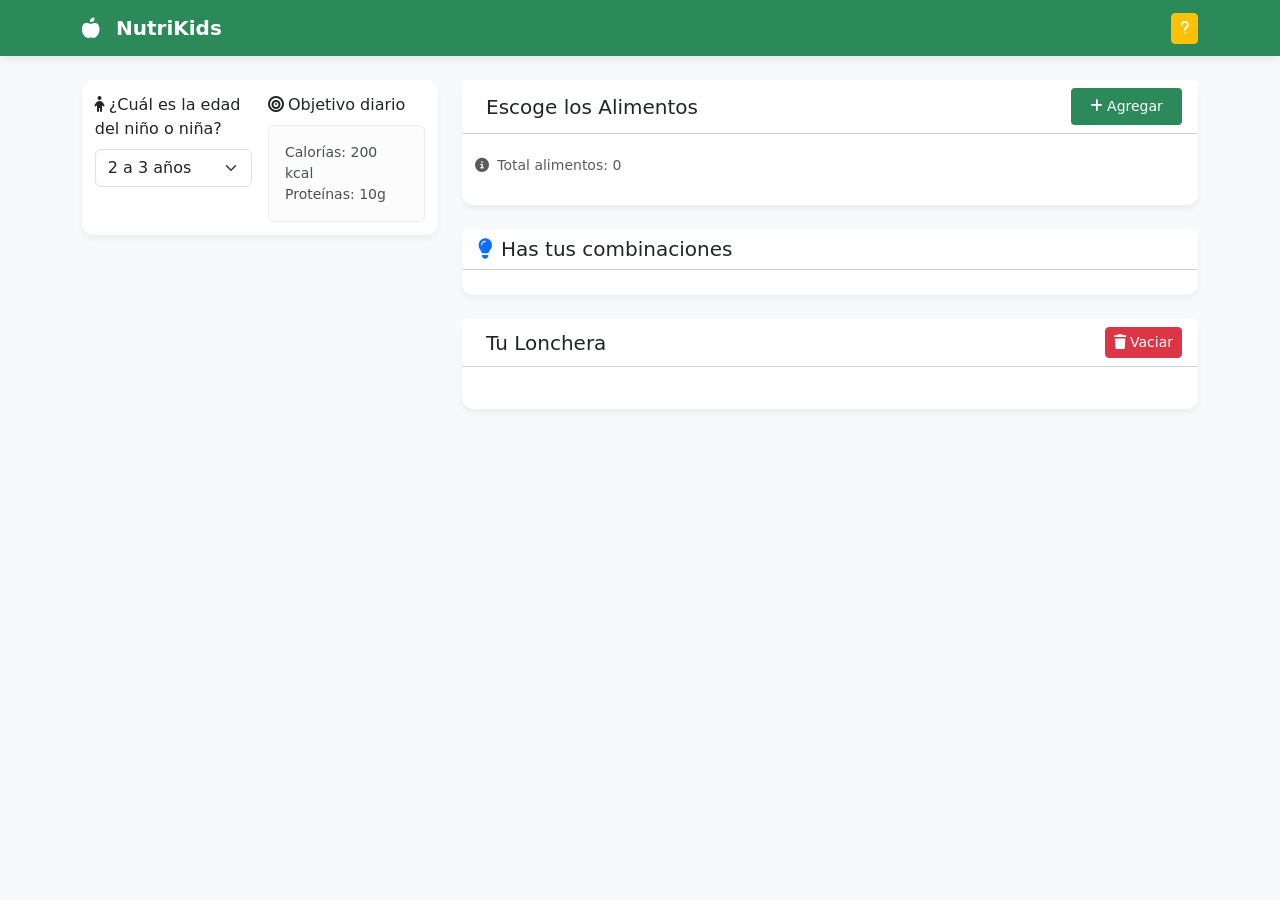
==== commit bbb1456d: "Add files via upload" ====
--- a/index.html
+++ b/index.html
@@ -98,12 +98,14 @@
                 <i class="fas fa-apple-alt me-3"></i>NutriKids
             </a>
             <div class="d-flex align-items-center">
+
+                <!--
                 <button class="btn btn-sm btn-light me-2" onclick="guardarProgreso()">
                     <i class="fas fa-save"></i>
                 </button>
                 <button class="btn btn-sm btn-light me-2" onclick="imprimirLonchera()">
                     <i class="fas fa-print"></i>
-                </button>
+                </button> -->
 
                 <button class="btn btn-sm btn-warning" onclick="masinformacion()">
                     <i class="fas fa-question" style="color: white;"></i>
@@ -126,7 +128,7 @@
                         <div class="col-6">
                             <div class="card btn-primary text-white" onclick="abrirEnlace('https://clinicasanfelipe.com/blog/loncheras-escolares-saludables')">
                                 <div class="card-body">
-                                    <h3 class="card-title">¿QUÉ SON LONCHERAS SALUDABLES?</h3>
+                                    <h6 class="card-title">¿QUÉ SON LONCHERAS SALUDABLES?</h6>
                                  
                                 </div>
                             </div>
@@ -134,7 +136,7 @@
                         <div class="col-6">
                             <div class="card btn-primary text-white" onclick="abrirEnlace('https://drive.google.com/file/d/121EErmo3-sWibf3kNE5gGaMeDnLycPiO/view')">
                                 <div class="card-body">
-                                    <h3 class="card-title">¿CUÁNTAS CALORÍAS DEBEN TENER?</h3>
+                                    <h6 class="card-title">¿CUÁNTAS CALORÍAS DEBEN TENER?</h6>
                                 </div>
                             </div>
                         </div>
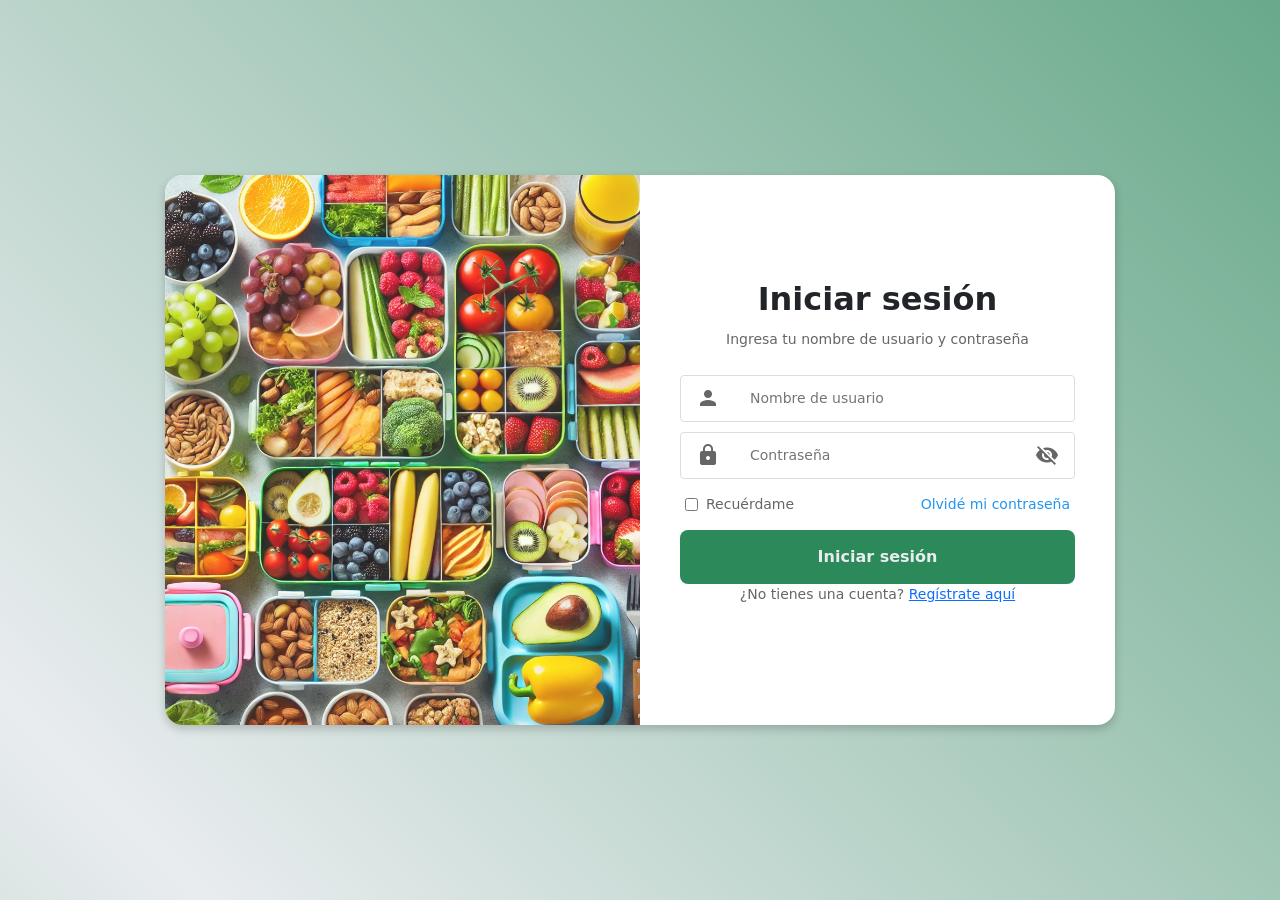
==== commit 09336345: "Inicio de Sesion" ====
--- a/index.html
+++ b/index.html
@@ -1,667 +1,694 @@
-<!DOCTYPE html>
-<html lang="es">
-
-<head>
-    <meta charset="UTF-8">
-    <meta name="viewport" content="width=device-width, initial-scale=1.0">
-    <title>NutriKids - Loncheras Saludables</title>
-    <link rel="stylesheet" href="https://cdn.jsdelivr.net/npm/bootstrap@5.3.0/dist/css/bootstrap.min.css">
-    <link rel="stylesheet" href="https://cdnjs.cloudflare.com/ajax/libs/font-awesome/6.4.0/css/all.min.css">
-    <style>
-        :root {
-            --primary-color: #2c8a5a;
-            --secondary-color: #f5a623;
-            --background-color: #f8f9fa;
-            --text-color: #2d3748;
-        }
-
-        body {
-            background-color: var(--background-color);
-            color: var(--text-color);
-            font-family: 'Segoe UI', system-ui, sans-serif;
-        }
-
-        .navbar {
-            background: var(--primary-color) !important;
-            box-shadow: 0 2px 10px rgba(0, 0, 0, 0.1);
-        }
-
-        .navbar-brand {
-            color: white !important;
-            font-weight: 600;
-        }
-
-        .card {
-            border: none;
-            border-radius: 12px;
-            box-shadow: 0 4px 6px rgba(0, 0, 0, 0.05);
-            transition: transform 0.2s;
-        }
-
-        .card:hover {
-            transform: translateY(-3px);
-        }
-
-        .badge-nutricion {
-            font-size: 0.8rem;
-            padding: 0.4em 0.6em;
-        }
-
-        .food-card {
-            cursor: pointer;
-            border: 1px solid rgba(0, 0, 0, 0.05);
-        }
-
-        .progress {
-            height: 8px;
-            border-radius: 4px;
-        }
-
-        .btn-primary {
-            background-color: var(--primary-color);
-            border: none;
-            padding: 0.5rem 1.2rem;
-        }
-
-        .btn-primary:hover {
-            background-color: #23734a;
-        }
-
-        .food-card img {
-            height: 120px;
-            object-fit: cover;
-            border-radius: 12px 12px 0 0;
-        }
-
-        .card-body {
-            padding: 0.8rem;
-        }
-
-        .card-img-top {
-            border-bottom: 1px solid rgba(0, 0, 0, 0.1);
-        }
-
-        @media (max-width: 768px) {
-            .sidebar {
-                margin-bottom: 1.5rem;
-            }
-        }
-
-    
-    </style>
-</head>
-
-<body>
-    <nav class="navbar navbar-expand-lg navbar-dark">
-        <div class="container">
-            <a class="navbar-brand" href="#">
-                <i class="fas fa-apple-alt me-3"></i>NutriKids
-            </a>
-            <div class="d-flex align-items-center">
-
-                <!--
-                <button class="btn btn-sm btn-light me-2" onclick="guardarProgreso()">
-                    <i class="fas fa-save"></i>
-                </button>
-                <button class="btn btn-sm btn-light me-2" onclick="imprimirLonchera()">
-                    <i class="fas fa-print"></i>
-                </button> -->
-
-                <button class="btn btn-sm btn-warning" onclick="masinformacion()">
-                    <i class="fas fa-question" style="color: white;"></i>
-                </button>
-            </div>
-        </div>
-    </nav>
-
-
-
-    <div class="modal fade" id="infoModal" tabindex="-1" aria-hidden="true">
-        <div class="modal-dialog">
-            <div class="modal-content">
-                <div class="modal-header">
-                    <h5 class="modal-title">Más Información</h5>
-                    <button type="button" class="btn-close" data-bs-dismiss="modal"></button>
-                </div>
-                <div class="modal-body text-center">
-                    <div class="row">
-                        <div class="col-6">
-                            <div class="card btn-primary text-white" onclick="abrirEnlace('https://clinicasanfelipe.com/blog/loncheras-escolares-saludables')">
-                                <div class="card-body">
-                                    <h6 class="card-title">¿QUÉ SON LONCHERAS SALUDABLES?</h6>
-                                 
-                                </div>
-                            </div>
-                        </div>
-                        <div class="col-6">
-                            <div class="card btn-primary text-white" onclick="abrirEnlace('https://drive.google.com/file/d/121EErmo3-sWibf3kNE5gGaMeDnLycPiO/view')">
-                                <div class="card-body">
-                                    <h6 class="card-title">¿CUÁNTAS CALORÍAS DEBEN TENER?</h6>
-                                </div>
-                            </div>
-                        </div>
-                    </div>
-                </div>
-            </div>
-        </div>
-    </div>
-
-    <div class="container py-4">
-        <div class="row">
-            <!-- Nevera Virtual -->
-            <aside class="col-lg-4 sidebar">
-                <div class="card mb-4">
-                    <div class="card-body">
-                        <div class="row g-3">
-                            <div class="col-md-6">
-                                <label class="form-label">
-                                    <i class="fas fa-child me-1"></i>¿Cuál es la edad del niño o niña?
-                                </label>
-                                <select id="edad" class="form-select" onchange="actualizarRecomendaciones()">
-                                    <option value="2-3">2 a 3 años</option>
-                                    <option value="4-8">4 a 8 años</option>
-                                    <option value="9-13">9 a 13 años</option>
-                                </select>
-                            </div>
-                            <div class="col-md-6">
-                                <label class="form-label">
-                                    <i class="fas fa-bullseye me-1"></i>Objetivo diario
-                                </label>
-                                <div class="alert alert-light small m-0">
-                                    Calorías: <span id="meta-calorias">200</span> kcal
-                                    <br>Proteínas: <span id="meta-proteinas">10</span>g
-                                </div>
-                            </div>
-                        </div>
-                    </div>
-                </div>
-                 <!--
-                <div class="card">
-                    <div class="card-header bg-white">
-                        <h5 class="m-0">
-                            <i class="fas fa-chart-pie me-2 text-primary"></i>Estadísticas
-                        </h5>
-                    </div>
-                    <div class="card-body">
-                        <div class="mb-3">
-                            <label class="form-label small">Categorías en nevera:</label>
-                            <div id="categorias-chart"></div>
-                        </div>
-                        <div class="mt-3">
-                            <label class="form-label small">Balance nutricional:</label>
-                            <div class="progress mb-2">
-                                <div class="progress-bar bg-success" id="progreso-frutas"></div>
-                            </div>
-                            <div class="progress mb-2">
-                                <div class="progress-bar bg-primary" id="progreso-proteinas"></div>
-                            </div>
-                            <div class="progress">
-                                <div class="progress-bar bg-warning" id="progreso-cereales"></div>
-                            </div>
-                        </div>
-                    </div>
-                </div> -->
-
-               
-            </aside>
-
-            <!-- Contenido Principal -->
-            <main class="col-lg-8">
-               
-                <div class="card mb-4">
-                    <div class="card-header d-flex justify-content-between align-items-center bg-white">
-                        <h5 class="m-0">
-                            <i class="fas fa-refrigerator me-2 text-primary"></i>Escoge los Alimentos
-                        </h5>
-                        <button class="btn btn-sm btn-primary" onclick="mostrarModal()">
-                            <i class="fas fa-plus me-1"></i>Agregar
-                        </button>
-                    </div>
-                    <div class="card-body">
-                        <div id="alimentos-disponibles" class="row g-2"></div>
-                        <p class="text-muted mt-3 small">
-                            <i class="fas fa-info-circle me-1"></i>
-                            Total alimentos: <span id="contador-alimentos">0</span>
-                        </p>
-                    </div>
-                </div>
-
-                <div class="card mb-4">
-                    <div class="card-header bg-white">
-                        <h5 class="m-0">
-                            <i class="fas fa-lightbulb me-2 text-primary"></i>Has tus combinaciones
-                        </h5>
-                    </div>
-                    <div class="card-body">
-                        <div class="row g-2" id="lista-recomendaciones"></div>
-                    </div>
-                </div>
-
-                <div class="card">
-                    <div class="card-header bg-white d-flex justify-content-between align-items-center">
-                        <h5 class="m-0">
-                            <i class="fas fa-lunchbox me-2 text-primary"></i>Tu Lonchera
-                        </h5>
-                        <button class="btn btn-sm btn-danger" onclick="vaciarLonchera()">
-                            <i class="fas fa-trash me-1"></i>Vaciar
-                        </button>
-                    </div>
-                    <div class="card-body">
-                        <div id="resumen-nutricional" class="mb-4"></div>
-                        <div class="row g-2" id="lonchera"></div>
-                    </div>
-                </div>
-            </main>
-        </div>
-    </div>
-
-    <!-- Modal -->
-    <div class="modal fade" id="modalNevera">
-        <div class="modal-dialog modal-lg">
-            <div class="modal-content">
-                <div class="modal-header">
-                    <h5 class="modal-title">
-                        <i class="fas fa-search me-2"></i>Buscar alimentos
-                    </h5>
-                    <button type="button" class="btn-close" data-bs-dismiss="modal"></button>
-                </div>
-                <div class="modal-body">
-                    <div class="input-group mb-3">
-                        <span class="input-group-text">
-                            <i class="fas fa-search"></i>
-                        </span>
-                        <input type="text" class="form-control" placeholder="Buscar por nombre o categoría..."
-                            id="buscarAlimento" onkeyup="filtrarAlimentos(this.value)">
-                    </div>
-                    <div class="row g-2" id="lista-alimentos-modal"></div>
-                </div>
-            </div>
-        </div>
-    </div>
-
-    <!-- Modal de Confirmación -->
-    <div class="modal fade" id="confirmacionModal" tabindex="-1">
-        <div class="modal-dialog">
-            <div class="modal-content">
-                <div class="modal-header">
-                    <h5 class="modal-title">¿Estás seguro?</h5>
-                    <button type="button" class="btn-close" data-bs-dismiss="modal"></button>
-                </div>
-                <div class="modal-body">
-                    <p id="confirmacionMensaje"></p>
-                </div>
-                <div class="modal-footer">
-                    <button type="button" class="btn btn-secondary" data-bs-dismiss="modal">Cancelar</button>
-                    <button type="button" class="btn btn-danger" id="confirmarAccion">Sí, estoy seguro</button>
-                </div>
-            </div>
-        </div>
-    </div>
-
-    <script>
-        const alimentos = {
-            "2-3": [
-                {
-                    nombre: "Arepa pequeña",
-                    categoria: "Cereal",
-                    calorias: 150,
-                    proteinas: 3,
-                    imagen: "assets/img/arepa.jpeg" // https://www.example.com/arepa.jpg
-                },
-                {
-                    nombre: "Lulo pequeño",
-                    categoria: "Fruta",
-                    calorias: 40,
-                    proteinas: 0.8,
-                    imagen: "assets/img/lulo.jpg" // https://www.example.com/lulo.jpg
-                },
-                {
-                    nombre: "Mango biche",
-                    categoria: "Fruta",
-                    calorias: 60,
-                    proteinas: 0.5,
-                    imagen: "assets/img/mango-biche.jpeg" // https://www.example.com/mango-biche.jpg
-                },
-                {
-                    nombre: "Quesito antioqueño",
-                    categoria: "Lácteo",
-                    calorias: 80,
-                    proteinas: 5,
-                    imagen: "assets/img/quesito-antioqueño.jpg" // https://www.example.com/quesito.jpg
-                }
-            ],
-            "4-8": [
-                {
-                    nombre: "Huevo cocido",
-                    categoria: "Proteína",
-                    calorias: 85,
-                    proteinas: 6,
-                    imagen: "assets/img/huevo.jpeg" // https://www.example.com/huevo.jpg
-                },
-                {
-                    nombre: "Pandebono",
-                    categoria: "Cereal",
-                    calorias: 200,
-                    proteinas: 5,
-                    imagen: "assets/img/pandebono.jpg" // https://www.example.com/pandebono.jpg
-                },
-                {
-                    nombre: "Chontaduro",
-                    categoria: "Fruta",
-                    calorias: 120,
-                    proteinas: 2,
-                    imagen: "assets/img/chontaduro.jpg" // https://www.example.com/chontaduro.jpg
-                },
-                {
-                    nombre: "Bocadillo veleño",
-                    categoria: "Fruta",
-                    calorias: 100,
-                    proteinas: 0.5,
-                    imagen: "assets/img/bocadillo.jpg" // https://www.example.com/bocadillo.jpg
-                }
-            ],
-            "9-13": [
-                {
-                    nombre: "Empanada colombiana",
-                    categoria: "Proteína",
-                    calorias: 250,
-                    proteinas: 8,
-                    imagen: "assets/img/empanada.jpeg" // https://www.example.com/empanada.jpg
-                },
-                {
-                    nombre: "Guayaba entera",
-                    categoria: "Fruta",
-                    calorias: 60,
-                    proteinas: 1.2,
-                    imagen: "assets/img/guayaba.jpg" // https://www.example.com/guayaba.jpg
-                },
-                {
-                    nombre: "Patacón con hogao",
-                    categoria: "Vegetal",
-                    calorias: 180,
-                    proteinas: 2,
-                    imagen: "assets/img/patacon.jpg" // https://www.example.com/patacon.jpg
-                },
-                {
-                    nombre: "Leche entera Colanta",
-                    categoria: "Lácteo",
-                    calorias: 150,
-                    proteinas: 8,
-                    imagen: "assets/img/colanta.png" // https://www.example.com/colanta.jpg
-                }
-            ],
-            _comunes: [
-                {
-                    nombre: "Agua de panela",
-                    categoria: "Bebida",
-                    calorias: 80,
-                    proteinas: 0.2,
-                    imagen: "assets/img/aguapanela.jpg" // https://www.example.com/panela.jpg
-                },
-                {
-                    nombre: "Yogur Alpina",
-                    categoria: "Lácteo",
-                    calorias: 120,
-                    proteinas: 6,
-                    imagen: "assets/img/yogourt.png" // https://www.example.com/yogur-alpina.jpg
-                },
-                {
-                    nombre: "Jugo de maracuyá",
-                    categoria: "Bebida",
-                    calorias: 90,
-                    proteinas: 0.3,
-                    imagen: "assets/img/maracuya.jpg" // https://www.example.com/maracuya.jpg
-                },
-                {
-                    nombre: "Aguacate",
-                    categoria: "Fruta",
-                    calorias: 160,
-                    proteinas: 2,
-                    imagen: "assets/img/aguacate.jpg" // https://www.example.com/aguacate.jpg
-                }
-            ]
-        };
-        
-        // Variables globales
-        let nevera = [];
-        let lonchera = [];
-
-        // Funciones principales
-        function getAlimentosCompletos(edad) {
-            return [...alimentos[edad], ...alimentos._comunes];
-        }
-
-        function mostrarModal() {
-            const edad = document.getElementById('edad').value;
-            const alimentosCompletos = getAlimentosCompletos(edad);
-            // En la función mostrarModal:
-            const modalContent = alimentosCompletos.map(alimento => `
-    <div class="col-6 mb-2">
-        <div class="card food-card" onclick="agregarNevera('${alimento.nombre}')">
-            <img src="${alimento.imagen}" class="card-img-top" alt="${alimento.nombre}">
-            <div class="card-body">
-                <h6>${alimento.nombre}</h6>
-                <small class="text-muted">${alimento.categoria}</small>
-            </div>
-        </div>
-    </div>
-`).join('');
-            document.getElementById('lista-alimentos-modal').innerHTML = modalContent;
-            new bootstrap.Modal(document.getElementById('modalNevera')).show();
-        }
-
-        function agregarNevera(nombre) {
-            if (!nevera.includes(nombre)) {
-                nevera.push(nombre);
-                actualizarNevera();
-                actualizarRecomendaciones();
-            }
-        }
-
-        function actualizarNevera() {
-            const inventario = document.getElementById('alimentos-disponibles');
-            inventario.innerHTML = nevera.map(item => `
-        <div class="col-6 mb-2">
-            <div class="card food-card">
-                <div class="card-body p-2 d-flex justify-content-between">
-                    <span>${item}</span>
-                    <button class="btn btn-sm btn-danger" onclick="eliminarAlimento('${item}')">
-                        <i class="fas fa-times"></i>
-                    </button>
-                </div>
-            </div>
-        </div>
-    `).join('');
-            actualizarEstadisticas();
-        }
-
-
-
-        function eliminarAlimento(nombre) {
-            // Verificar si es el último alimento
-            if (nevera.length === 1 && nevera[0] === nombre) {
-                mostrarConfirmacion(
-                    "¿Estás seguro de eliminar el último alimento de la nevera?",
-                    () => {
-                        nevera = nevera.filter(item => item !== nombre);
-                        actualizarNevera();
-                        actualizarRecomendaciones();
-                    }
-                );
-            } else {
-                nevera = nevera.filter(item => item !== nombre);
-                actualizarNevera();
-                actualizarRecomendaciones();
-            }
-        }
-
-        function actualizarRecomendaciones() {
-            const edad = document.getElementById('edad').value;
-            const recomendacionesDiv = document.getElementById('lista-recomendaciones');
-            const alimentosRecomendados = getAlimentosCompletos(edad).filter(alimento =>
-                nevera.includes(alimento.nombre)
-            );
-
-            // Actualizar metas nutricionales
-            const metas = {
-                "2-3": { calorias: 200, proteinas: 5 },
-                "4-8": { calorias: 280, proteinas: 8 },
-                "9-13": { calorias: 320, proteinas: 10 }
-            };
-            document.getElementById('meta-calorias').textContent = metas[edad].calorias;
-            document.getElementById('meta-proteinas').textContent = metas[edad].proteinas;
-
-            recomendacionesDiv.innerHTML = alimentosRecomendados.map(alimento => `
-        <div class="col-6 col-md-4 mb-2">
-            <div class="card food-card h-100" onclick="agregarLonchera('${alimento.nombre}', ${alimento.calorias}, ${alimento.proteinas})">
-                <div class="card-body">
-                    <h6>${alimento.nombre}</h6>
-                    <small class="text-muted">${alimento.categoria}</small>
-                    <div class="mt-2">
-                        <span class="badge bg-success">${alimento.calorias} kcal</span>
-                        <span class="badge bg-primary">${alimento.proteinas}g prot</span>
-                    </div>
-                </div>
-            </div>
-        </div>
-    `).join('');
-
-            actualizarResumenNutricional();
-        }
-
-        function agregarLonchera(nombre, calorias, proteinas) {
-            lonchera.push({ nombre, calorias, proteinas });
-            actualizarLonchera();
-        }
-
-        function actualizarLonchera() {
-            const loncheraDiv = document.getElementById('lonchera');
-            loncheraDiv.innerHTML = lonchera.map((item, index) => `
-        <div class="col-12 mb-2">
-            <div class="card">
-                <div class="card-body p-2 d-flex justify-content-between">
-                    <div>
-                        <span>${item.nombre}</span>
-                        <small class="text-muted ms-2">${item.calorias} kcal</small>
-                    </div>
-                    <button class="btn btn-sm btn-danger" onclick="eliminarDeLonchera(${index})">
-                        <i class="fas fa-times"></i>
-                    </button>
-                </div>
-            </div>
-        </div>
-    `).join('');
-
-            actualizarResumenNutricional();
-        }
-
-        function eliminarDeLonchera(index) {
-            lonchera.splice(index, 1);
-            actualizarLonchera();
-        }
-
-        function actualizarResumenNutricional() {
-            const total = lonchera.reduce((acc, item) => ({
-                calorias: acc.calorias + item.calorias,
-                proteinas: acc.proteinas + item.proteinas
-            }), { calorias: 0, proteinas: 0 });
-
-            const edad = document.getElementById('edad').value;
-            const metas = {
-                "2-3": { calorias: 200, proteinas: 5 },
-                "4-8": { calorias: 280, proteinas: 8 },
-                "9-13": { calorias: 320, proteinas: 10 }
-            };
-
-            const resumen = document.getElementById('resumen-nutricional');
-            resumen.innerHTML = `
-        <div class="alert ${total.calorias > metas[edad].calorias ? 'alert-danger' : 'alert-success'}">
-            Calorías: ${total.calorias}/${metas[edad].calorias} kcal
-        </div>
-        <div class="alert ${total.proteinas > metas[edad].proteinas ? 'alert-danger' : 'alert-info'}">
-            Proteínas: ${total.proteinas}/${metas[edad].proteinas}g
-        </div>
-    `;
-        }
-
-        function vaciarLonchera() {
-            // Verificar si hay elementos en la lonchera
-            if (lonchera.length > 0) {
-                mostrarConfirmacion(
-                    "¿Estás seguro de vaciar la lonchera?",
-                    () => {
-                        lonchera = [];
-                        actualizarLonchera();
-                    }
-                );
-            }
-        }
-
-        function mostrarConfirmacion(mensaje, accionConfirmada) {
-            // Mostrar el mensaje en el modal
-            document.getElementById('confirmacionMensaje').textContent = mensaje;
-
-            // Configurar el botón de confirmación
-            const confirmarBtn = document.getElementById('confirmarAccion');
-            confirmarBtn.onclick = () => {
-                accionConfirmada(); // Ejecutar la acción confirmada
-                bootstrap.Modal.getInstance(document.getElementById('confirmacionModal')).hide(); // Cerrar el modal
-            };
-
-            // Mostrar el modal
-            const confirmacionModal = new bootstrap.Modal(document.getElementById('confirmacionModal'));
-            confirmacionModal.show();
-        }
-
-        // Funciones adicionales
-        function actualizarEstadisticas() {
-            document.getElementById('contador-alimentos').textContent = nevera.length;
-        }
-
-        function guardarProgreso() {
-            localStorage.setItem('nutrikids-nevera', JSON.stringify(nevera));
-            localStorage.setItem('nutrikids-lonchera', JSON.stringify(lonchera));
-        }
-
-        function cargarProgreso() {
-            // Cargar la nevera desde localStorage (opcional, si quieres mantener los alimentos disponibles)
-            nevera = JSON.parse(localStorage.getItem('nutrikids-nevera')) || [];
-
-            // Inicializar la lonchera como un arreglo vacío (sin productos)
-            lonchera = [];
-
-            // Actualizar la interfaz
-            actualizarNevera();
-            actualizarLonchera(); // Esto asegura que la lonchera se muestre vacía
-            actualizarRecomendaciones();
-        }
-
-        function mostrarToast(mensaje, tipo = 'success') {
-            const toast = document.createElement('div');
-            toast.className = `toast align-items-center text-white bg-${tipo} border-0`;
-            toast.innerHTML = `
-        <div class="d-flex">
-            <div class="toast-body">${mensaje}</div>
-            <button type="button" class="btn-close btn-close-white me-2 m-auto" data-bs-dismiss="toast"></button>
-        </div>`;
-            document.body.appendChild(toast);
-            new bootstrap.Toast(toast, { delay: 2000 }).show();
-        }
-
-
-        function masinformacion() {
-            var myModal = new bootstrap.Modal(document.getElementById('infoModal'));
-            myModal.show();
-        }
-
-        function abrirEnlace(url) {
-            window.open(url, '_blank');
-        }
-
-
-    </script>
-
-    <script src="https://cdn.jsdelivr.net/npm/bootstrap@5.3.0/dist/js/bootstrap.bundle.min.js"></script>
-</body>
-
+<!DOCTYPE html>
+<html lang="es">
+
+<head>
+    <meta charset="UTF-8">
+    <meta name="viewport" content="width=device-width, initial-scale=1.0">
+    <title>NutriKids - Loncheras Saludables</title>
+    <link rel="stylesheet" href="https://cdn.jsdelivr.net/npm/bootstrap@5.3.0/dist/css/bootstrap.min.css">
+    <link rel="stylesheet" href="https://cdnjs.cloudflare.com/ajax/libs/font-awesome/6.4.0/css/all.min.css">
+    <style>
+        :root {
+            --primary-color: #2c8a5a;
+            --secondary-color: #f5a623;
+            --background-color: #f8f9fa;
+            --text-color: #2d3748;
+        }
+
+        body {
+            background-color: var(--background-color);
+            color: var(--text-color);
+            font-family: 'Segoe UI', system-ui, sans-serif;
+        }
+
+        .navbar {
+            background: var(--primary-color) !important;
+            box-shadow: 0 2px 10px rgba(0, 0, 0, 0.1);
+        }
+
+        .navbar-brand {
+            color: white !important;
+            font-weight: 600;
+        }
+
+        .card {
+            border: none;
+            border-radius: 12px;
+            box-shadow: 0 4px 6px rgba(0, 0, 0, 0.05);
+            transition: transform 0.2s;
+        }
+
+        .card:hover {
+            transform: translateY(-3px);
+        }
+
+        .badge-nutricion {
+            font-size: 0.8rem;
+            padding: 0.4em 0.6em;
+        }
+
+        .food-card {
+            cursor: pointer;
+            border: 1px solid rgba(0, 0, 0, 0.05);
+        }
+
+        .progress {
+            height: 8px;
+            border-radius: 4px;
+        }
+
+        .btn-primary {
+            background-color: var(--primary-color);
+            border: none;
+            padding: 0.5rem 1.2rem;
+        }
+
+        .btn-primary:hover {
+            background-color: #23734a;
+        }
+
+        .food-card img {
+            height: 120px;
+            object-fit: cover;
+            border-radius: 12px 12px 0 0;
+        }
+
+        .card-body {
+            padding: 0.8rem;
+        }
+
+        .card-img-top {
+            border-bottom: 1px solid rgba(0, 0, 0, 0.1);
+        }
+
+        @media (max-width: 768px) {
+            .sidebar {
+                margin-bottom: 1.5rem;
+            }
+        }
+    </style>
+</head>
+
+<script>
+    if (!localStorage.getItem("loggedUser")) {
+        window.location.href = "login.html"; // Redirigir si no hay sesión activa
+    }
+</script>
+
+<body onload="protectPage()">
+    <nav class="navbar navbar-expand-lg navbar-dark">
+        <div class="container">
+            <!-- Logo / Marca -->
+            <a class="navbar-brand" href="#">
+                <i class="fas fa-apple-alt me-2"></i>NutriKids
+            </a>
+
+            <!-- Contenedor de botones -->
+            <div class="d-flex align-items-center gap-2">
+                <button class="btn btn-sm btn-warning" onclick="masinformacion()">
+                    <i class="fas fa-question text-white"></i>
+                </button>
+
+                <button class="btn btn-danger d-flex align-items-center gap-2 animate__animated animate__fadeIn"
+                    onclick="logout()">
+                    <i class="fas fa-sign-out-alt"></i>
+                </button>
+            </div>
+        </div>
+    </nav>
+
+
+
+
+    <div class="modal fade" id="infoModal" tabindex="-1" aria-hidden="true">
+        <div class="modal-dialog">
+            <div class="modal-content">
+                <div class="modal-header">
+                    <h5 class="modal-title">Más Información</h5>
+                    <button type="button" class="btn-close" data-bs-dismiss="modal"></button>
+                </div>
+                <div class="modal-body text-center">
+                    <div class="row">
+                        <div class="col-6">
+                            <div class="card btn-primary text-white"
+                                onclick="abrirEnlace('https://clinicasanfelipe.com/blog/loncheras-escolares-saludables')">
+                                <div class="card-body">
+                                    <h6 class="card-title">¿QUÉ SON LONCHERAS SALUDABLES?</h6>
+
+                                </div>
+                            </div>
+                        </div>
+                        <div class="col-6">
+                            <div class="card btn-primary text-white"
+                                onclick="abrirEnlace('https://drive.google.com/file/d/121EErmo3-sWibf3kNE5gGaMeDnLycPiO/view')">
+                                <div class="card-body">
+                                    <h6 class="card-title">¿CUÁNTAS CALORÍAS DEBEN TENER?</h6>
+                                </div>
+                            </div>
+                        </div>
+                    </div>
+                </div>
+            </div>
+        </div>
+    </div>
+
+    <div class="container py-4">
+        <div class="row">
+            <!-- Nevera Virtual -->
+            <aside class="col-lg-4 sidebar">
+                <div class="card mb-4">
+                    <div class="card-body">
+                        <div class="row g-3">
+                            <div class="col-md-6">
+                                <label class="form-label">
+                                    <i class="fas fa-child me-1"></i>¿Cuál es la edad del niño o niña?
+                                </label>
+                                <select id="edad" class="form-select" onchange="actualizarRecomendaciones()">
+                                    <option value="2-3">2 a 3 años</option>
+                                    <option value="4-8">4 a 8 años</option>
+                                    <option value="9-13">9 a 13 años</option>
+                                </select>
+                            </div>
+                            <div class="col-md-6">
+                                <label class="form-label">
+                                    <i class="fas fa-bullseye me-1"></i>Objetivo diario
+                                </label>
+                                <div class="alert alert-light small m-0">
+                                    Calorías: <span id="meta-calorias">200</span> kcal
+                                    <br>Proteínas: <span id="meta-proteinas">10</span>g
+                                </div>
+                            </div>
+                        </div>
+                    </div>
+                </div>
+                <!--
+                <div class="card">
+                    <div class="card-header bg-white">
+                        <h5 class="m-0">
+                            <i class="fas fa-chart-pie me-2 text-primary"></i>Estadísticas
+                        </h5>
+                    </div>
+                    <div class="card-body">
+                        <div class="mb-3">
+                            <label class="form-label small">Categorías en nevera:</label>
+                            <div id="categorias-chart"></div>
+                        </div>
+                        <div class="mt-3">
+                            <label class="form-label small">Balance nutricional:</label>
+                            <div class="progress mb-2">
+                                <div class="progress-bar bg-success" id="progreso-frutas"></div>
+                            </div>
+                            <div class="progress mb-2">
+                                <div class="progress-bar bg-primary" id="progreso-proteinas"></div>
+                            </div>
+                            <div class="progress">
+                                <div class="progress-bar bg-warning" id="progreso-cereales"></div>
+                            </div>
+                        </div>
+                    </div>
+                </div> -->
+
+
+            </aside>
+
+            <!-- Contenido Principal -->
+            <main class="col-lg-8">
+
+                <div class="card mb-4">
+                    <div class="card-header d-flex justify-content-between align-items-center bg-white">
+                        <h5 class="m-0">
+                            <i class="fas fa-refrigerator me-2 text-primary"></i>Escoge los Alimentos
+                        </h5>
+                        <button class="btn btn-sm btn-primary" onclick="mostrarModal()">
+                            <i class="fas fa-plus me-1"></i>Agregar
+                        </button>
+                    </div>
+                    <div class="card-body">
+                        <div id="alimentos-disponibles" class="row g-2"></div>
+                        <p class="text-muted mt-3 small">
+                            <i class="fas fa-info-circle me-1"></i>
+                            Total alimentos: <span id="contador-alimentos">0</span>
+                        </p>
+                    </div>
+                </div>
+
+                <div class="card mb-4">
+                    <div class="card-header bg-white">
+                        <h5 class="m-0">
+                            <i class="fas fa-lightbulb me-2 text-primary"></i>Has tus combinaciones
+                        </h5>
+                    </div>
+                    <div class="card-body">
+                        <div class="row g-2" id="lista-recomendaciones"></div>
+                    </div>
+                </div>
+
+                <div class="card">
+                    <div class="card-header bg-white d-flex justify-content-between align-items-center">
+                        <h5 class="m-0">
+                            <i class="fas fa-lunchbox me-2 text-primary"></i>Tu Lonchera
+                        </h5>
+                        <button class="btn btn-sm btn-danger" onclick="vaciarLonchera()">
+                            <i class="fas fa-trash me-1"></i>Vaciar
+                        </button>
+                    </div>
+                    <div class="card-body">
+                        <div id="resumen-nutricional" class="mb-4"></div>
+                        <div class="row g-2" id="lonchera"></div>
+                    </div>
+                </div>
+            </main>
+        </div>
+    </div>
+
+    <!-- Modal -->
+    <div class="modal fade" id="modalNevera">
+        <div class="modal-dialog modal-lg">
+            <div class="modal-content">
+                <div class="modal-header">
+                    <h5 class="modal-title">
+                        <i class="fas fa-search me-2"></i>Buscar alimentos
+                    </h5>
+                    <button type="button" class="btn-close" data-bs-dismiss="modal"></button>
+                </div>
+                <div class="modal-body">
+                    <div class="input-group mb-3">
+                        <span class="input-group-text">
+                            <i class="fas fa-search"></i>
+                        </span>
+                        <input type="text" class="form-control" placeholder="Buscar por nombre o categoría..."
+                            id="buscarAlimento" onkeyup="filtrarAlimentos(this.value)">
+                    </div>
+                    <div class="row g-2" id="lista-alimentos-modal"></div>
+                </div>
+            </div>
+        </div>
+    </div>
+
+    <!-- Modal de Confirmación -->
+    <div class="modal fade" id="confirmacionModal" tabindex="-1">
+        <div class="modal-dialog">
+            <div class="modal-content">
+                <div class="modal-header">
+                    <h5 class="modal-title">¿Estás seguro?</h5>
+                    <button type="button" class="btn-close" data-bs-dismiss="modal"></button>
+                </div>
+                <div class="modal-body">
+                    <p id="confirmacionMensaje"></p>
+                </div>
+                <div class="modal-footer">
+                    <button type="button" class="btn btn-secondary" data-bs-dismiss="modal">Cancelar</button>
+                    <button type="button" class="btn btn-danger" id="confirmarAccion">Sí, estoy seguro</button>
+                </div>
+            </div>
+        </div>
+    </div>
+
+    <script>
+        const alimentos = {
+            "2-3": [{
+                nombre: "Arepa pequeña",
+                categoria: "Cereal",
+                calorias: 150,
+                proteinas: 3,
+                imagen: "assets/img/arepa.jpeg" // https://www.example.com/arepa.jpg
+            },
+            {
+                nombre: "Lulo pequeño",
+                categoria: "Fruta",
+                calorias: 40,
+                proteinas: 0.8,
+                imagen: "assets/img/lulo.jpg" // https://www.example.com/lulo.jpg
+            },
+            {
+                nombre: "Mango biche",
+                categoria: "Fruta",
+                calorias: 60,
+                proteinas: 0.5,
+                imagen: "assets/img/mango-biche.jpeg" // https://www.example.com/mango-biche.jpg
+            },
+            {
+                nombre: "Quesito antioqueño",
+                categoria: "Lácteo",
+                calorias: 80,
+                proteinas: 5,
+                imagen: "assets/img/quesito-antioqueño.jpg" // https://www.example.com/quesito.jpg
+            }
+            ],
+            "4-8": [{
+                nombre: "Huevo cocido",
+                categoria: "Proteína",
+                calorias: 85,
+                proteinas: 6,
+                imagen: "assets/img/huevo.jpeg" // https://www.example.com/huevo.jpg
+            },
+            {
+                nombre: "Pandebono",
+                categoria: "Cereal",
+                calorias: 200,
+                proteinas: 5,
+                imagen: "assets/img/pandebono.jpg" // https://www.example.com/pandebono.jpg
+            },
+            {
+                nombre: "Chontaduro",
+                categoria: "Fruta",
+                calorias: 120,
+                proteinas: 2,
+                imagen: "assets/img/chontaduro.jpg" // https://www.example.com/chontaduro.jpg
+            },
+            {
+                nombre: "Bocadillo veleño",
+                categoria: "Fruta",
+                calorias: 100,
+                proteinas: 0.5,
+                imagen: "assets/img/bocadillo.jpg" // https://www.example.com/bocadillo.jpg
+            }
+            ],
+            "9-13": [{
+                nombre: "Empanada colombiana",
+                categoria: "Proteína",
+                calorias: 250,
+                proteinas: 8,
+                imagen: "assets/img/empanada.jpeg" // https://www.example.com/empanada.jpg
+            },
+            {
+                nombre: "Guayaba entera",
+                categoria: "Fruta",
+                calorias: 60,
+                proteinas: 1.2,
+                imagen: "assets/img/guayaba.jpg" // https://www.example.com/guayaba.jpg
+            },
+            {
+                nombre: "Patacón con hogao",
+                categoria: "Vegetal",
+                calorias: 180,
+                proteinas: 2,
+                imagen: "assets/img/patacon.jpg" // https://www.example.com/patacon.jpg
+            },
+            {
+                nombre: "Leche entera Colanta",
+                categoria: "Lácteo",
+                calorias: 150,
+                proteinas: 8,
+                imagen: "assets/img/colanta.png" // https://www.example.com/colanta.jpg
+            }
+            ],
+            _comunes: [{
+                nombre: "Agua de panela",
+                categoria: "Bebida",
+                calorias: 80,
+                proteinas: 0.2,
+                imagen: "assets/img/aguapanela.jpg" // https://www.example.com/panela.jpg
+            },
+            {
+                nombre: "Yogur Alpina",
+                categoria: "Lácteo",
+                calorias: 120,
+                proteinas: 6,
+                imagen: "assets/img/yogourt.png" // https://www.example.com/yogur-alpina.jpg
+            },
+            {
+                nombre: "Jugo de maracuyá",
+                categoria: "Bebida",
+                calorias: 90,
+                proteinas: 0.3,
+                imagen: "assets/img/maracuya.jpg" // https://www.example.com/maracuya.jpg
+            },
+            {
+                nombre: "Aguacate",
+                categoria: "Fruta",
+                calorias: 160,
+                proteinas: 2,
+                imagen: "assets/img/aguacate.jpg" // https://www.example.com/aguacate.jpg
+            }
+            ]
+        };
+
+        // Variables globales
+        let nevera = [];
+        let lonchera = [];
+
+        // Funciones principales
+        function getAlimentosCompletos(edad) {
+            return [...alimentos[edad], ...alimentos._comunes];
+        }
+
+        function mostrarModal() {
+            const edad = document.getElementById('edad').value;
+            const alimentosCompletos = getAlimentosCompletos(edad);
+            // En la función mostrarModal:
+            const modalContent = alimentosCompletos.map(alimento => `
+    <div class="col-6 mb-2">
+        <div class="card food-card" onclick="agregarNevera('${alimento.nombre}')">
+            <img src="${alimento.imagen}" class="card-img-top" alt="${alimento.nombre}">
+            <div class="card-body">
+                <h6>${alimento.nombre}</h6>
+                <small class="text-muted">${alimento.categoria}</small>
+            </div>
+        </div>
+    </div>
+`).join('');
+            document.getElementById('lista-alimentos-modal').innerHTML = modalContent;
+            new bootstrap.Modal(document.getElementById('modalNevera')).show();
+        }
+
+        function agregarNevera(nombre) {
+            if (!nevera.includes(nombre)) {
+                nevera.push(nombre);
+                actualizarNevera();
+                actualizarRecomendaciones();
+            }
+        }
+
+        function actualizarNevera() {
+            const inventario = document.getElementById('alimentos-disponibles');
+            inventario.innerHTML = nevera.map(item => `
+        <div class="col-6 mb-2">
+            <div class="card food-card">
+                <div class="card-body p-2 d-flex justify-content-between">
+                    <span>${item}</span>
+                    <button class="btn btn-sm btn-danger" onclick="eliminarAlimento('${item}')">
+                        <i class="fas fa-times"></i>
+                    </button>
+                </div>
+            </div>
+        </div>
+    `).join('');
+            actualizarEstadisticas();
+        }
+
+
+
+        function eliminarAlimento(nombre) {
+            // Verificar si es el último alimento
+            if (nevera.length === 1 && nevera[0] === nombre) {
+                mostrarConfirmacion(
+                    "¿Estás seguro de eliminar el último alimento de la nevera?",
+                    () => {
+                        nevera = nevera.filter(item => item !== nombre);
+                        actualizarNevera();
+                        actualizarRecomendaciones();
+                    }
+                );
+            } else {
+                nevera = nevera.filter(item => item !== nombre);
+                actualizarNevera();
+                actualizarRecomendaciones();
+            }
+        }
+
+        function actualizarRecomendaciones() {
+            const edad = document.getElementById('edad').value;
+            const recomendacionesDiv = document.getElementById('lista-recomendaciones');
+            const alimentosRecomendados = getAlimentosCompletos(edad).filter(alimento =>
+                nevera.includes(alimento.nombre)
+            );
+
+            // Actualizar metas nutricionales
+            const metas = {
+                "2-3": {
+                    calorias: 200,
+                    proteinas: 5
+                },
+                "4-8": {
+                    calorias: 280,
+                    proteinas: 8
+                },
+                "9-13": {
+                    calorias: 320,
+                    proteinas: 10
+                }
+            };
+            document.getElementById('meta-calorias').textContent = metas[edad].calorias;
+            document.getElementById('meta-proteinas').textContent = metas[edad].proteinas;
+
+            recomendacionesDiv.innerHTML = alimentosRecomendados.map(alimento => `
+        <div class="col-6 col-md-4 mb-2">
+            <div class="card food-card h-100" onclick="agregarLonchera('${alimento.nombre}', ${alimento.calorias}, ${alimento.proteinas})">
+                <div class="card-body">
+                    <h6>${alimento.nombre}</h6>
+                    <small class="text-muted">${alimento.categoria}</small>
+                    <div class="mt-2">
+                        <span class="badge bg-success">${alimento.calorias} kcal</span>
+                        <span class="badge bg-primary">${alimento.proteinas}g prot</span>
+                    </div>
+                </div>
+            </div>
+        </div>
+    `).join('');
+
+            actualizarResumenNutricional();
+        }
+
+        function agregarLonchera(nombre, calorias, proteinas) {
+            lonchera.push({
+                nombre,
+                calorias,
+                proteinas
+            });
+            actualizarLonchera();
+        }
+
+        function actualizarLonchera() {
+            const loncheraDiv = document.getElementById('lonchera');
+            loncheraDiv.innerHTML = lonchera.map((item, index) => `
+        <div class="col-12 mb-2">
+            <div class="card">
+                <div class="card-body p-2 d-flex justify-content-between">
+                    <div>
+                        <span>${item.nombre}</span>
+                        <small class="text-muted ms-2">${item.calorias} kcal</small>
+                    </div>
+                    <button class="btn btn-sm btn-danger" onclick="eliminarDeLonchera(${index})">
+                        <i class="fas fa-times"></i>
+                    </button>
+                </div>
+            </div>
+        </div>
+    `).join('');
+
+            actualizarResumenNutricional();
+        }
+
+        function eliminarDeLonchera(index) {
+            lonchera.splice(index, 1);
+            actualizarLonchera();
+        }
+
+        function actualizarResumenNutricional() {
+            const total = lonchera.reduce((acc, item) => ({
+                calorias: acc.calorias + item.calorias,
+                proteinas: acc.proteinas + item.proteinas
+            }), {
+                calorias: 0,
+                proteinas: 0
+            });
+
+            const edad = document.getElementById('edad').value;
+            const metas = {
+                "2-3": {
+                    calorias: 200,
+                    proteinas: 5
+                },
+                "4-8": {
+                    calorias: 280,
+                    proteinas: 8
+                },
+                "9-13": {
+                    calorias: 320,
+                    proteinas: 10
+                }
+            };
+
+            const resumen = document.getElementById('resumen-nutricional');
+            resumen.innerHTML = `
+        <div class="alert ${total.calorias > metas[edad].calorias ? 'alert-danger' : 'alert-success'}">
+            Calorías: ${total.calorias}/${metas[edad].calorias} kcal
+        </div>
+        <div class="alert ${total.proteinas > metas[edad].proteinas ? 'alert-danger' : 'alert-info'}">
+            Proteínas: ${total.proteinas}/${metas[edad].proteinas}g
+        </div>
+    `;
+        }
+
+        function vaciarLonchera() {
+            // Verificar si hay elementos en la lonchera
+            if (lonchera.length > 0) {
+                mostrarConfirmacion(
+                    "¿Estás seguro de vaciar la lonchera?",
+                    () => {
+                        lonchera = [];
+                        actualizarLonchera();
+                    }
+                );
+            }
+        }
+
+        function mostrarConfirmacion(mensaje, accionConfirmada) {
+            // Mostrar el mensaje en el modal
+            document.getElementById('confirmacionMensaje').textContent = mensaje;
+
+            // Configurar el botón de confirmación
+            const confirmarBtn = document.getElementById('confirmarAccion');
+            confirmarBtn.onclick = () => {
+                accionConfirmada(); // Ejecutar la acción confirmada
+                bootstrap.Modal.getInstance(document.getElementById('confirmacionModal')).hide(); // Cerrar el modal
+            };
+
+            // Mostrar el modal
+            const confirmacionModal = new bootstrap.Modal(document.getElementById('confirmacionModal'));
+            confirmacionModal.show();
+        }
+
+        // Funciones adicionales
+        function actualizarEstadisticas() {
+            document.getElementById('contador-alimentos').textContent = nevera.length;
+        }
+
+        function guardarProgreso() {
+            localStorage.setItem('nutrikids-nevera', JSON.stringify(nevera));
+            localStorage.setItem('nutrikids-lonchera', JSON.stringify(lonchera));
+        }
+
+        function cargarProgreso() {
+            // Cargar la nevera desde localStorage (opcional, si quieres mantener los alimentos disponibles)
+            nevera = JSON.parse(localStorage.getItem('nutrikids-nevera')) || [];
+
+            // Inicializar la lonchera como un arreglo vacío (sin productos)
+            lonchera = [];
+
+            // Actualizar la interfaz
+            actualizarNevera();
+            actualizarLonchera(); // Esto asegura que la lonchera se muestre vacía
+            actualizarRecomendaciones();
+        }
+
+        function mostrarToast(mensaje, tipo = 'success') {
+            const toast = document.createElement('div');
+            toast.className = `toast align-items-center text-white bg-${tipo} border-0`;
+            toast.innerHTML = `
+        <div class="d-flex">
+            <div class="toast-body">${mensaje}</div>
+            <button type="button" class="btn-close btn-close-white me-2 m-auto" data-bs-dismiss="toast"></button>
+        </div>`;
+            document.body.appendChild(toast);
+            new bootstrap.Toast(toast, {
+                delay: 2000
+            }).show();
+        }
+
+
+        function masinformacion() {
+            var myModal = new bootstrap.Modal(document.getElementById('infoModal'));
+            myModal.show();
+        }
+
+        function abrirEnlace(url) {
+            window.open(url, '_blank');
+        }
+    </script>
+    <script src="assets/js/auth.js"></script>
+    <script src="https://cdn.jsdelivr.net/npm/bootstrap@5.3.0/dist/js/bootstrap.bundle.min.js"></script>
+</body>
+
 </html>
